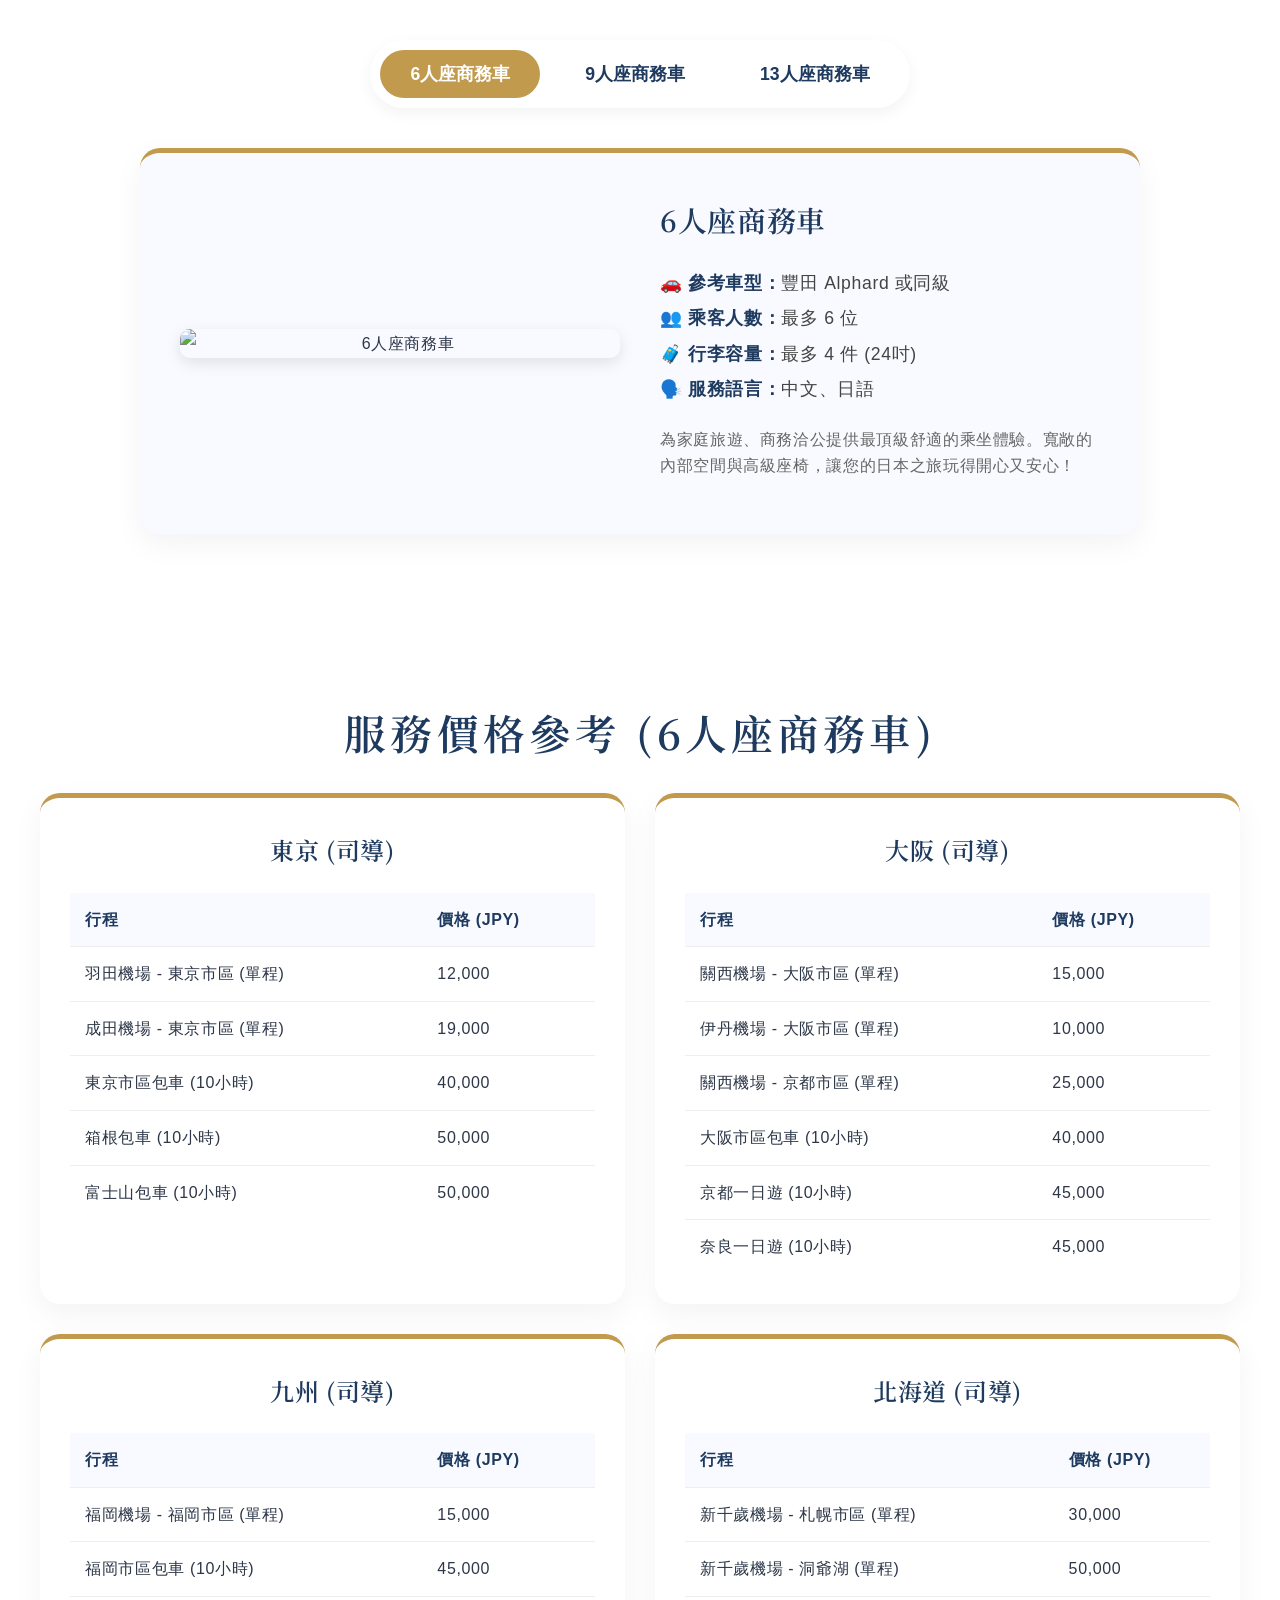
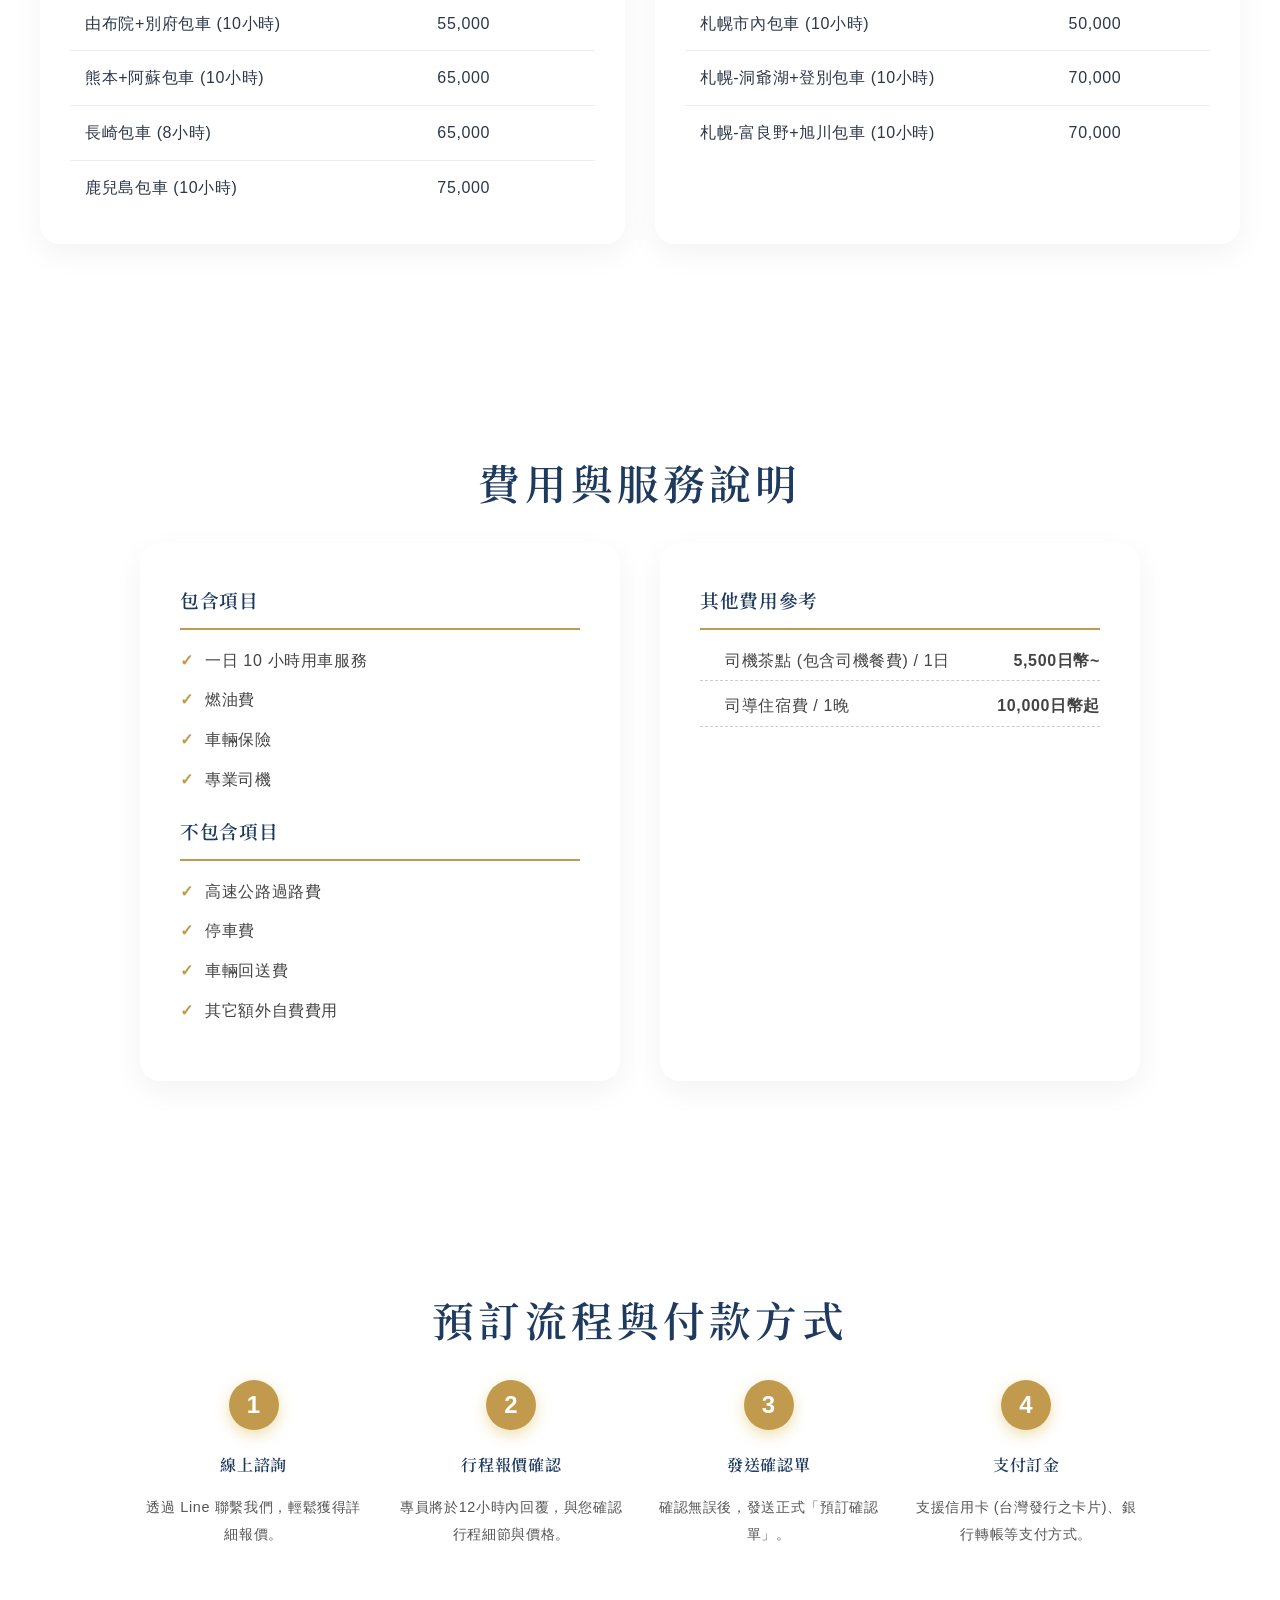
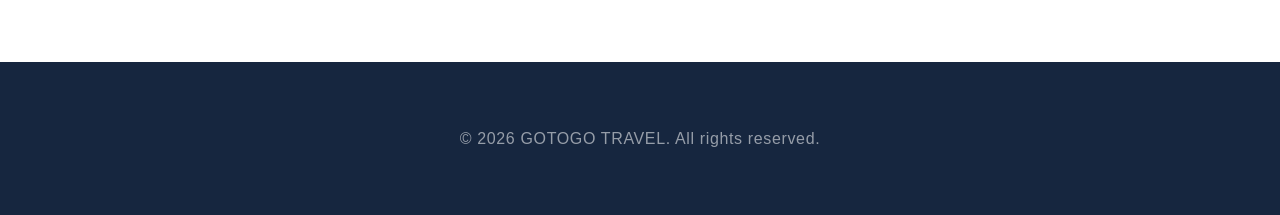
==== japan-charter.html @ d67f4d34 "Update driver fees in charter page" ====
<!DOCTYPE html>
<html lang="zh-Hant">

<head>
    <meta charset="UTF-8">
    <meta name="viewport" content="width=device-width, initial-scale=1.0">
    <title>日本接送 / 包車服務 - Gotogo Travel</title>
    <link href="https://fonts.googleapis.com/css2?family=Noto+Serif+TC:wght@400;700&display=swap" rel="stylesheet">
    <link rel="stylesheet" href="styles.css">
</head>

<body>




    <!-- Vehicle Selection Tabs -->
    <div class="vehicle-tabs-container" style="text-align: center; margin: 40px auto 20px;">
        <div class="vehicle-tabs" style="display: inline-flex; flex-wrap: wrap; justify-content: center; gap: 15px; background: white; padding: 10px; border-radius: 50px; box-shadow: 0 5px 15px rgba(0,0,0,0.05);">
            <button class="tab-btn active" data-target="van-6" style="padding: 12px 30px; font-size: 1.1rem; border: none; background: var(--gold); border-radius: 40px; cursor: pointer; transition: all 0.3s; color: white; font-weight: bold;">6人座商務車</button>
            <button class="tab-btn" data-target="van-9" style="padding: 12px 30px; font-size: 1.1rem; border: none; background: transparent; border-radius: 40px; cursor: pointer; transition: all 0.3s; color: var(--navy); font-weight: bold;">9人座商務車</button>
            <button class="tab-btn" data-target="van-13" style="padding: 12px 30px; font-size: 1.1rem; border: none; background: transparent; border-radius: 40px; cursor: pointer; transition: all 0.3s; color: var(--navy); font-weight: bold;">13人座商務車</button>
        </div>
    </div>

    <script>
    document.addEventListener("DOMContentLoaded", function() {
        const tabs = document.querySelectorAll(".tab-btn");
        const contents = document.querySelectorAll(".vehicle-content");
        tabs.forEach(tab => {
            tab.addEventListener("click", () => {
                tabs.forEach(t => { t.classList.remove("active"); t.style.background = "transparent"; t.style.color = "var(--navy)"; });
                tab.classList.add("active");
                tab.style.background = "var(--gold)";
                tab.style.color = "white";
                contents.forEach(c => c.style.display = "none");
                document.getElementById(tab.getAttribute("data-target")).style.display = "block";
            });
        });
    });
    </script>

    <!-- VAN 6 -->
    <div id="van-6" class="vehicle-content" style="display: block;">
        <section class="charter-vehicle section" style="background-color: #fff; padding: 20px 20px 60px;">
            <div class="vehicle-grid" style="display: flex; flex-wrap: wrap; max-width: 1000px; margin: 0 auto; gap: 40px; align-items: center; background: #f8faff; padding: 40px; border-radius: 20px; box-shadow: 0 10px 30px rgba(0,0,0,0.05); border-top: 5px solid var(--gold);">
                <div class="vehicle-image" style="flex: 1; min-width: 300px; text-align: center;">
                    <img src="https://qqtour.com/wp-content/uploads/2025/03/7.jpg" alt="6人座商務車" style="width: 100%; border-radius: 10px; box-shadow: 0 5px 15px rgba(0,0,0,0.1);">
                </div>
                <div class="vehicle-details" style="flex: 1; min-width: 300px;">
                    <h3 style="color: var(--navy); font-size: 1.8rem; margin-bottom: 20px;">6人座商務車</h3>
                    <ul style="list-style: none; padding: 0; font-size: 1.1rem; color: #444; line-height: 2;">
                        <li><strong style="color: var(--navy);">🚗 參考車型：</strong>豐田 Alphard 或同級</li>
                        <li><strong style="color: var(--navy);">👥 乘客人數：</strong>最多 6 位</li>
                        <li><strong style="color: var(--navy);">🧳 行李容量：</strong>最多 4 件 (24吋)</li>
                        <li><strong style="color: var(--navy);">🗣️ 服務語言：</strong>中文、日語</li>
                    </ul>
                    <p style="margin-top: 20px; color: #666; line-height: 1.6;">為家庭旅遊、商務洽公提供最頂級舒適的乘坐體驗。寬敞的內部空間與高級座椅，讓您的日本之旅玩得開心又安心！</p>
                </div>
            </div>
        </section>
        <section class="charter-pricing section">
            <h2 class="section-title">服務價格參考 (6人座商務車)</h2>
            <div class="pricing-grid">
                <div class="pricing-card">
                    <h3>東京 (司導)</h3>
                    <table class="pricing-table">
                        <tr><th>行程</th><th>價格 (JPY)</th></tr>
                        <tr><td>羽田機場 - 東京市區 (單程)</td><td>12,000</td></tr>
                        <tr><td>成田機場 - 東京市區 (單程)</td><td>19,000</td></tr>
                        <tr><td>東京市區包車 (10小時)</td><td>40,000</td></tr>
                        <tr><td>箱根包車 (10小時)</td><td>50,000</td></tr>
                        <tr><td>富士山包車 (10小時)</td><td>50,000</td></tr>
                    </table>
                </div>
                <div class="pricing-card">
                    <h3>大阪 (司導)</h3>
                    <table class="pricing-table">
                        <tr><th>行程</th><th>價格 (JPY)</th></tr>
                        <tr><td>關西機場 - 大阪市區 (單程)</td><td>15,000</td></tr>
                        <tr><td>伊丹機場 - 大阪市區 (單程)</td><td>10,000</td></tr>
                        <tr><td>關西機場 - 京都市區 (單程)</td><td>25,000</td></tr>
                        <tr><td>大阪市區包車 (10小時)</td><td>40,000</td></tr>
                        <tr><td>京都一日遊 (10小時)</td><td>45,000</td></tr>
                        <tr><td>奈良一日遊 (10小時)</td><td>45,000</td></tr>
                    </table>
                </div>
                <div class="pricing-card">
                    <h3>九州 (司導)</h3>
                    <table class="pricing-table">
                        <tr><th>行程</th><th>價格 (JPY)</th></tr>
                        <tr><td>福岡機場 - 福岡市區 (單程)</td><td>15,000</td></tr>
                        <tr><td>福岡市區包車 (10小時)</td><td>45,000</td></tr>
                        <tr><td>由布院+別府包車 (10小時)</td><td>55,000</td></tr>
                        <tr><td>熊本+阿蘇包車 (10小時)</td><td>65,000</td></tr>
                        <tr><td>長崎包車 (8小時)</td><td>65,000</td></tr>
                        <tr><td>鹿兒島包車 (10小時)</td><td>75,000</td></tr>
                    </table>
                </div>
                <div class="pricing-card">
                    <h3>北海道 (司導)</h3>
                    <table class="pricing-table">
                        <tr><th>行程</th><th>價格 (JPY)</th></tr>
                        <tr><td>新千歲機場 - 札幌市區 (單程)</td><td>30,000</td></tr>
                        <tr><td>新千歲機場 - 洞爺湖 (單程)</td><td>50,000</td></tr>
                        <tr><td>札幌市內包車 (10小時)</td><td>50,000</td></tr>
                        <tr><td>札幌-洞爺湖+登別包車 (10小時)</td><td>70,000</td></tr>
                        <tr><td>札幌-富良野+旭川包車 (10小時)</td><td>70,000</td></tr>
                    </table>
                </div>
            </div>
        </section>
    </div>

    <!-- VAN 9 -->
    <div id="van-9" class="vehicle-content" style="display: none;">
        <section class="charter-vehicle section" style="background-color: #fff; padding: 20px 20px 60px;">
            <div class="vehicle-grid" style="display: flex; flex-wrap: wrap; max-width: 1000px; margin: 0 auto; gap: 40px; align-items: center; background: #f8faff; padding: 40px; border-radius: 20px; box-shadow: 0 10px 30px rgba(0,0,0,0.05); border-top: 5px solid var(--gold);">
                <div class="vehicle-image" style="flex: 1; min-width: 300px; text-align: center;">
                    <img src="https://qqtour.com/wp-content/uploads/2025/03/10.jpg" alt="9人座商務車" style="width: 100%; border-radius: 10px; box-shadow: 0 5px 15px rgba(0,0,0,0.1);">
                </div>
                <div class="vehicle-details" style="flex: 1; min-width: 300px;">
                    <h3 style="color: var(--navy); font-size: 1.8rem; margin-bottom: 20px;">9人座商務車</h3>
                    <ul style="list-style: none; padding: 0; font-size: 1.1rem; color: #444; line-height: 2;">
                        <li><strong style="color: var(--navy);">🚗 參考車型：</strong>豐田 海獅 (Hiace) 或同級</li>
                        <li><strong style="color: var(--navy);">👥 乘客人數：</strong>最多 9 位</li>
                        <li><strong style="color: var(--navy);">🧳 行李容量：</strong>最多 9 件 (24吋)</li>
                        <li><strong style="color: var(--navy);">🗣️ 服務語言：</strong>中文、日語</li>
                    </ul>
                    <p style="margin-top: 20px; color: #666; line-height: 1.6;">寬敞舒適的九人座空間，適合家族旅遊或是三五好友一同出遊，讓每一位乘客都能享有充裕的個人空間。</p>
                </div>
            </div>
        </section>
        <section class="charter-pricing section">
            <h2 class="section-title">服務價格參考 (9人座商務車)</h2>
            <div class="pricing-grid">
                <div class="pricing-card">
                    <h3>東京 (司導)</h3>
                    <table class="pricing-table">
                        <tr><th>行程</th><th>價格 (JPY)</th></tr>
                        <tr><td>羽田機場 - 東京市區 (單程)</td><td>12,000</td></tr>
                        <tr><td>成田機場 - 東京市區 (單程)</td><td>19,000</td></tr>
                        <tr><td>東京市區包車 (10小時)</td><td>40,000</td></tr>
                        <tr><td>箱根包車 (10小時)</td><td>50,000</td></tr>
                        <tr><td>富士山包車 (10小時)</td><td>50,000</td></tr>
                    </table>
                </div>
                <div class="pricing-card">
                    <h3>大阪 (司導)</h3>
                    <table class="pricing-table">
                        <tr><th>行程</th><th>價格 (JPY)</th></tr>
                        <tr><td>關西機場 - 大阪市區 (單程)</td><td>15,000</td></tr>
                        <tr><td>伊丹機場 - 大阪市區 (單程)</td><td>10,000</td></tr>
                        <tr><td>關西機場 - 京都市區 (單程)</td><td>25,000</td></tr>
                        <tr><td>大阪市區包車 (10小時)</td><td>40,000</td></tr>
                        <tr><td>京都一日遊 (10小時)</td><td>45,000</td></tr>
                        <tr><td>奈良一日遊 (10小時)</td><td>45,000</td></tr>
                    </table>
                </div>
                <div class="pricing-card">
                    <h3>九州 (司導)</h3>
                    <table class="pricing-table">
                        <tr><th>行程</th><th>價格 (JPY)</th></tr>
                        <tr><td>福岡機場 - 福岡市區 (單程)</td><td>15,000</td></tr>
                        <tr><td>福岡市區包車 (10小時)</td><td>45,000</td></tr>
                        <tr><td>由布院+別府包車 (10小時)</td><td>55,000</td></tr>
                        <tr><td>熊本+阿蘇包車 (10小時)</td><td>65,000</td></tr>
                        <tr><td>長崎包車 (8小時)</td><td>65,000</td></tr>
                        <tr><td>鹿兒島包車 (10小時)</td><td>75,000</td></tr>
                    </table>
                </div>
                <div class="pricing-card">
                    <h3>北海道 (司導)</h3>
                    <table class="pricing-table">
                        <tr><th>行程</th><th>價格 (JPY)</th></tr>
                        <tr><td>新千歲機場 - 札幌市區 (單程)</td><td>30,000</td></tr>
                        <tr><td>新千歲機場 - 洞爺湖 (單程)</td><td>50,000</td></tr>
                        <tr><td>札幌市內包車 (10小時)</td><td>50,000</td></tr>
                        <tr><td>札幌-洞爺湖+登別包車 (10小時)</td><td>70,000</td></tr>
                        <tr><td>札幌-富良野+旭川包車 (10小時)</td><td>70,000</td></tr>
                    </table>
                </div>
            </div>
        </section>
    </div>

    <!-- VAN 13 -->
    <div id="van-13" class="vehicle-content" style="display: none;">
        <section class="charter-vehicle section" style="background-color: #fff; padding: 20px 20px 60px;">
            <div class="vehicle-grid" style="display: flex; flex-wrap: wrap; max-width: 1000px; margin: 0 auto; gap: 40px; align-items: center; background: #f8faff; padding: 40px; border-radius: 20px; box-shadow: 0 10px 30px rgba(0,0,0,0.05); border-top: 5px solid var(--gold);">
                <div class="vehicle-image" style="flex: 1; min-width: 300px; text-align: center;">
                    <img src="https://qqtour.com/wp-content/uploads/2025/03/14.jpg" alt="13人座商務車" style="width: 100%; border-radius: 10px; box-shadow: 0 5px 15px rgba(0,0,0,0.1);">
                </div>
                <div class="vehicle-details" style="flex: 1; min-width: 300px;">
                    <h3 style="color: var(--navy); font-size: 1.8rem; margin-bottom: 20px;">13人座商務車</h3>
                    <ul style="list-style: none; padding: 0; font-size: 1.1rem; color: #444; line-height: 2;">
                        <li><strong style="color: var(--navy);">🚗 參考車型：</strong>豐田 海獅 (Hiace) 或同級</li>
                        <li><strong style="color: var(--navy);">👥 乘客人數：</strong>最多 13 位</li>
                        <li><strong style="color: var(--navy);">🧳 行李容量：</strong>最多 6 件 (24吋)</li>
                        <li><strong style="color: var(--navy);">🗣️ 服務語言：</strong>中文、日語</li>
                    </ul>
                    <p style="margin-top: 20px; color: #666; line-height: 1.6;">專為中型團體設計，舒適的座椅配置加上充足的置物空間，無論是員工旅遊或是親友相聚，都能提供最優質的接送服務。</p>
                </div>
            </div>
        </section>
        <section class="charter-pricing section">
            <h2 class="section-title">服務價格參考 (13人座商務車)</h2>
            <div class="pricing-grid">
                <div class="pricing-card">
                    <h3>東京 (司導)</h3>
                    <table class="pricing-table">
                        <tr><th>行程</th><th>價格 (JPY)</th></tr>
                        <tr><td>羽田機場 - 東京市區 (單程)</td><td>15,000</td></tr>
                        <tr><td>成田機場 - 東京市區 (單程)</td><td>22,000</td></tr>
                        <tr><td>東京市區包車 (10小時)</td><td>45,000</td></tr>
                        <tr><td>箱根包車 (10小時)</td><td>55,000</td></tr>
                        <tr><td>富士山包車 (10小時)</td><td>55,000</td></tr>
                    </table>
                </div>
                <div class="pricing-card">
                    <h3>大阪 (司導)</h3>
                    <table class="pricing-table">
                        <tr><th>行程</th><th>價格 (JPY)</th></tr>
                        <tr><td>關西機場 - 大阪市區 (單程)</td><td>20,000</td></tr>
                        <tr><td>伊丹機場 - 大阪市區 (單程)</td><td>15,000</td></tr>
                        <tr><td>關西機場 - 京都市區 (單程)</td><td>30,000</td></tr>
                        <tr><td>大阪市區包車 (10小時)</td><td>45,000</td></tr>
                        <tr><td>京都一日遊 (10小時)</td><td>50,000</td></tr>
                        <tr><td>奈良一日遊 (10小時)</td><td>50,000</td></tr>
                    </table>
                </div>
                <div class="pricing-card">
                    <h3>九州 (司導)</h3>
                    <table class="pricing-table">
                        <tr><th>行程</th><th>價格 (JPY)</th></tr>
                        <tr><td>福岡機場 - 福岡市區 (單程)</td><td>15,000</td></tr>
                        <tr><td>福岡市區包車 (10小時)</td><td>45,000</td></tr>
                        <tr><td>由布院+別府包車 (10小時)</td><td>55,000</td></tr>
                        <tr><td>熊本+阿蘇包車 (10小時)</td><td>65,000</td></tr>
                        <tr><td>長崎包車 (8小時)</td><td>65,000</td></tr>
                        <tr><td>鹿兒島包車 (10小時)</td><td>75,000</td></tr>
                    </table>
                </div>
                <div class="pricing-card">
                    <h3>北海道 (司導)</h3>
                    <table class="pricing-table">
                        <tr><th>行程</th><th>價格 (JPY)</th></tr>
                        <tr><td>新千歲機場 - 札幌市區 (單程)</td><td>40,000</td></tr>
                        <tr><td>新千歲機場 - 洞爺湖 (單程)</td><td>55,000</td></tr>
                        <tr><td>札幌市內包車 (10小時)</td><td>55,000</td></tr>
                        <tr><td>札幌-洞爺湖+登別包車 (10小時)</td><td>70,000</td></tr>
                        <tr><td>札幌-富良野+旭川包車 (10小時)</td><td>70,000</td></tr>
                    </table>
                </div>
            </div>
        </section>
    </div>

    <!-- Fee Details Section -->
    <section class="charter-details section">
        <h2 class="section-title">費用與服務說明</h2>
        <div class="details-grid">
            <div class="details-card">
                <h3>包含項目</h3>
                <ul>
                    <li>一日 10 小時用車服務</li>
                    <li>燃油費</li>
                    <li>車輛保險</li>
                    <li>專業司機</li>
                </ul>
                <h3 style="margin-top:20px;">不包含項目</h3>
                <ul>
                    <li>高速公路過路費</li>
                    <li>停車費</li>
                    <li>車輛回送費</li>
                    <li>其它額外自費費用</li>
                </ul>
            </div>
            
            <div class="details-card">
                <h3>其他費用參考</h3>
                <ul class="extra-fees">

                    <li>
                        <span>司機茶點 (包含司機餐費) / 1日</span>
                        <strong>5,500日幣~</strong>
                    </li>
                    <li>
                        <span>司導住宿費 / 1晚</span>
                        <strong>10,000日幣起</strong>
                    </li>
                </ul>

            </div>
        </div>
    </section>



    <!-- Booking Process -->
    <section class="charter-process section">
        <h2 class="section-title">預訂流程與付款方式</h2>
        <div class="process-wrapper">
            <div class="process-step">
                <div class="step-num">1</div>
                <h4>線上諮詢</h4>
                <p>透過 Line 聯繫我們，輕鬆獲得詳細報價。</p>
            </div>
            <div class="process-step">
                <div class="step-num">2</div>
                <h4>行程報價確認</h4>
                <p>專員將於12小時內回覆，與您確認行程細節與價格。</p>
            </div>
            <div class="process-step">
                <div class="step-num">3</div>
                <h4>發送確認單</h4>
                <p>確認無誤後，發送正式「預訂確認單」。</p>
            </div>
            <div class="process-step">
                <div class="step-num">4</div>
                <h4>支付訂金</h4>
                <p>支援信用卡 (台灣發行之卡片)、銀行轉帳等支付方式。</p>
            </div>
        </div>
    </section>



    <!-- Footer -->
    <footer>
        <p>&copy; 2026 GOTOGO TRAVEL. All rights reserved.</p>
    </footer>

    <script src="script.js"></script>
</body>

</html>
---- styles.css ----
/* =========================================================
   建成旅行社 GOTOGO TRAVEL — 樣式表
   版型設計參考自 goworld.com.tw（深藏青 + 香檳金）
   ========================================================= */

:root {
    --navy: #1e3a5f;
    /* 主深藏青 */
    --navy-deep: #16263f;
    /* 頁尾更深 */
    --gold: #c19a4e;
    /* 香檳金 */
    --gold-bright: #d4ad57;
    --cream-1: #faf8f3;
    /* 米色漸層淺 */
    --cream-2: #f1ece1;
    /* 米色漸層深 */
    --text: #2d3748;
    --text-soft: #6b7280;
    --border: #e8e6e0;
    --serif: 'Noto Serif TC', 'Songti TC', serif;
    --sans: 'Noto Sans TC', 'Microsoft JhengHei', 'PingFang TC', sans-serif;
}

* {
    box-sizing: border-box;
}

html {
    scroll-behavior: smooth;
}

body {
    font-family: var(--sans);
    margin: 0;
    padding: 0;
    background-color: #ffffff;
    color: var(--text);
    line-height: 1.85;
    letter-spacing: 0.04em;
}

h1,
h2,
h3,
h4 {
    font-family: var(--serif);
    color: var(--navy);
    font-weight: 600;
    margin: 0;
}

img {
    max-width: 100%;
    display: block;
}

a {
    color: inherit;
    text-decoration: none;
}

.container {
    max-width: 1200px;
    margin: 0 auto;
    padding: 0 24px;
}

/* ---------- 導覽列 ---------- */
header {
    background-color: rgba(255, 255, 255, 0.92);
    backdrop-filter: blur(8px);
    padding: 14px 40px;
    display: flex;
    justify-content: space-between;
    align-items: center;
    box-shadow: 0 1px 12px rgba(30, 58, 95, 0.06);
    position: sticky;
    top: 0;
    z-index: 1000;
}

.logo-wrapper {
    display: flex;
    align-items: center;
    gap: 14px;
}

.logo-img {
    width: auto;
    height: 50px;
    object-fit: contain;
}

.logo-text {
    font-family: var(--serif);
    font-size: 1.45rem;
    font-weight: 700;
    color: var(--navy);
    letter-spacing: 0.12em;
    line-height: 1.25;
}

.logo-text span {
    display: block;
    font-family: var(--sans);
    font-size: 0.7rem;
    color: var(--gold);
    letter-spacing: 0.15em;
    font-weight: 500;
}

nav {
    display: flex;
    align-items: center;
}

nav a {
    color: var(--navy);
    margin-left: 38px;
    font-size: 1rem;
    font-weight: 500;
    transition: color 0.25s;
    position: relative;
}

nav a:hover {
    color: var(--gold);
}

.nav-toggle {
    display: none;
    background: none;
    border: none;
    cursor: pointer;
    font-size: 1.6rem;
    color: var(--navy);
    line-height: 1;
}

/* ---------- Hero ---------- */
.hero {
    position: relative;
    background: linear-gradient(160deg, var(--cream-1) 0%, var(--cream-2) 100%);
    text-align: center;
    padding: 110px 20px 130px;
    overflow: hidden;
}

/* 同心圓裝飾 */
.hero-rings {
    position: absolute;
    top: 50%;
    left: 50%;
    transform: translate(-50%, -50%);
    pointer-events: none;
}

.hero-rings span {
    position: absolute;
    top: 50%;
    left: 50%;
    transform: translate(-50%, -50%);
    border: 1px solid rgba(30, 58, 95, 0.08);
    border-radius: 50%;
}

.hero-rings span:nth-child(1) {
    width: 420px;
    height: 420px;
}

.hero-rings span:nth-child(2) {
    width: 640px;
    height: 640px;
}

.hero-rings span:nth-child(3) {
    width: 860px;
    height: 860px;
}

.hero-inner {
    position: relative;
    z-index: 1;
}

.hero-badge {
    display: inline-flex;
    align-items: center;
    gap: 8px;
    background: #ffffff;
    border: 1px solid var(--border);
    color: var(--navy);
    font-size: 0.9rem;
    padding: 9px 20px;
    border-radius: 999px;
    box-shadow: 0 4px 14px rgba(30, 58, 95, 0.06);
    margin-bottom: 36px;
}

.hero-badge::before {
    content: '';
    width: 8px;
    height: 8px;
    border-radius: 50%;
    background: #3fae6a;
}

.bear-icon {
    width: 48px;
    height: 48px;
    object-fit: cover;
    border-radius: 50%;
    background: #ffffff;
    padding: 3px;
    flex-shrink: 0;
    box-shadow: 0 4px 12px rgba(0, 0, 0, 0.2);
}

.hero h1 {
    font-size: 3.4rem;
    letter-spacing: 0.14em;
    margin-bottom: 30px;
    line-height: 1.3;
}

.hero h1 .accent {
    color: var(--gold);
}

.hero p {
    font-size: 1.15rem;
    color: var(--text-soft);
    margin: 6px auto;
    max-width: 760px;
    font-weight: 400;
}

.hero-actions {
    display: flex;
    justify-content: center;
    gap: 20px;
    margin-top: 40px;
    flex-wrap: wrap;
}

.btn-pill,
.btn-pill-outline {
    display: inline-flex;
    align-items: center;
    justify-content: center;
    gap: 12px;
    font-size: 1.05rem;
    font-weight: 500;
    padding: 16px 38px;
    border-radius: 999px;
    transition: transform 0.25s, box-shadow 0.25s, background-color 0.25s, color 0.25s;
    text-decoration: none;
}

.btn-pill {
    background: var(--navy);
    color: #fff;
    box-shadow: 0 8px 22px rgba(30, 58, 95, 0.28);
}

.btn-pill-outline {
    background: transparent;
    color: var(--navy);
    border: 2px solid var(--navy);
}

.btn-pill:hover {
    transform: translateY(-3px);
    box-shadow: 0 12px 28px rgba(30, 58, 95, 0.35);
}

.btn-pill-outline:hover {
    transform: translateY(-3px);
    background: var(--navy);
    color: #fff;
    box-shadow: 0 12px 28px rgba(30, 58, 95, 0.2);
}

.btn-pill .arrow,
.btn-pill-outline .arrow {
    transition: transform 0.25s;
}

.btn-pill:hover .arrow,
.btn-pill-outline:hover .arrow {
    transform: translateX(5px);
}

/* ---------- 區塊共用 ---------- */
.section {
    padding: 100px 0;
}

.section-label {
    text-align: center;
    color: var(--gold);
    font-size: 0.95rem;
    font-weight: 600;
    letter-spacing: 0.35em;
    margin-bottom: 16px;
}

.section-title {
    text-align: center;
    font-size: 2.6rem;
    letter-spacing: 0.1em;
    margin-bottom: 22px;
}

.section-subtitle {
    text-align: center;
    color: var(--text-soft);
    font-size: 1.1rem;
    margin-bottom: 64px;
}

/* ---------- 服務卡片 ---------- */
.services {
    background: linear-gradient(180deg, #ffffff, #faf9f6);
}

.services-grid {
    display: grid;
    grid-template-columns: repeat(4, 1fr);
    gap: 30px;
}

.service-card {
    background: #ffffff;
    border: 1px solid var(--border);
    border-radius: 18px;
    padding: 38px 34px;
    transition: transform 0.3s, box-shadow 0.3s, border-color 0.3s;
}

.service-card:hover {
    transform: translateY(-8px);
    box-shadow: 0 18px 40px rgba(30, 58, 95, 0.12);
    border-color: transparent;
}

.service-icon {
    width: 64px;
    height: 64px;
    border-radius: 16px;
    background: linear-gradient(135deg, #eef2f8, #e3ebf5);
    display: flex;
    align-items: center;
    justify-content: center;
    font-size: 1.9rem;
    margin-bottom: 26px;
}

.service-card h3 {
    font-size: 1.5rem;
    margin-bottom: 6px;
    letter-spacing: 0.06em;
}

.service-card .en-name {
    color: var(--gold);
    font-family: var(--sans);
    font-size: 0.95rem;
    letter-spacing: 0.08em;
    margin-bottom: 18px;
}

.service-card p {
    color: var(--text-soft);
    font-size: 0.98rem;
    margin-bottom: 24px;
}

.service-link {
    display: inline-flex;
    align-items: center;
    gap: 8px;
    color: var(--navy);
    font-weight: 600;
    transition: gap 0.25s, color 0.25s;
}

.service-link:hover {
    color: var(--gold);
    gap: 14px;
}

/* ---------- 關於我們 ---------- */
.about-grid {
    display: grid;
    grid-template-columns: 1fr 1fr;
    gap: 64px;
    align-items: center;
}

.about-visual {
    position: relative;
    border-radius: 20px;
    overflow: hidden;
    box-shadow: 0 20px 50px rgba(30, 58, 95, 0.15);
    background: var(--navy);
    min-height: 480px;
    display: flex;
    flex-direction: column;
    padding: 30px;
}

.bears-row-1 {
    display: flex;
    justify-content: space-between;
    height: 180px;
    width: 100%;
}

.bears-row-2 {
    display: flex;
    justify-content: center;
    height: 180px;
    width: 100%;
}

.bear-img {
    height: 100%;
    width: 48%;
    object-fit: contain;
    filter: drop-shadow(0 10px 20px rgba(0,0,0,0.1));
    transition: transform 0.4s;
}

.bear-img:hover {
    transform: scale(1.05);
}

.collage-overlay {
    font-family: var(--sans);
    font-size: 2.2rem;
    font-weight: 700;
    color: var(--gold);
    text-shadow: 0 2px 10px rgba(0, 0, 0, 0.3);
    text-align: center;
    letter-spacing: 0.12em;
    margin: 10px auto 0;
}

.about-badges {
    display: flex;
    gap: 12px;
    margin-bottom: 24px;
    flex-wrap: wrap;
}

.about-badge {
    background: rgba(193, 154, 78, 0.12);
    color: var(--gold);
    border: 1px solid rgba(193, 154, 78, 0.4);
    font-size: 0.85rem;
    font-weight: 600;
    padding: 6px 16px;
    border-radius: 999px;
}

.about-text h2 {
    font-size: 2.2rem;
    margin-bottom: 24px;
    letter-spacing: 0.08em;
}

.about-text p {
    color: var(--text-soft);
    margin-bottom: 18px;
}

.cert-box {
    background: #f8f7f3;
    border-left: 4px solid var(--gold);
    border-radius: 12px;
    padding: 26px 30px;
    margin-top: 30px;
}

.cert-box h4 {
    color: var(--navy);
    margin-bottom: 16px;
    font-family: var(--sans);
    font-size: 1.05rem;
}

.cert-list {
    list-style: none;
    padding: 0;
    margin: 0;
}

.cert-list li {
    display: flex;
    align-items: center;
    gap: 12px;
    color: var(--text-soft);
    margin-bottom: 12px;
    font-size: 0.96rem;
}

.cert-list li::before {
    content: '✓';
    color: var(--gold);
    font-weight: 700;
    flex-shrink: 0;
}

/* ---------- 聯絡我們 ---------- */
.contact {
    background: linear-gradient(160deg, var(--navy), #182f4d);
    color: #fff;
    padding: 100px 0;
}

.contact .section-title {
    color: #fff;
}

.contact .section-subtitle {
    color: rgba(255, 255, 255, 0.7);
}

.contact-grid {
    display: grid;
    grid-template-columns: repeat(auto-fit, minmax(250px, 1fr));
    gap: 26px;
}

.office-card {
    position: relative;
    background: rgba(255, 255, 255, 0.06);
    border: 1px solid rgba(255, 255, 255, 0.12);
    border-radius: 16px;
    padding: 32px 28px;
    transition: background 0.3s, transform 0.3s;
}

.office-card:hover {
    background: rgba(255, 255, 255, 0.1);
    transform: translateY(-5px);
}

.office-card h3 {
    color: #fff;
    font-size: 1.35rem;
    margin-bottom: 6px;
}

.office-card .sub-org {
    color: rgba(255, 255, 255, 0.55);
    font-size: 0.9rem;
    margin-bottom: 18px;
}

.office-card .info-row {
    display: flex;
    align-items: flex-start;
    gap: 12px;
    color: rgba(255, 255, 255, 0.82);
    font-size: 0.95rem;
    margin-bottom: 14px;
}

.office-card .info-row .ico {
    color: var(--gold-bright);
    flex-shrink: 0;
    margin-top: 3px;
}

.office-badge {
    position: absolute;
    top: -12px;
    right: 22px;
    background: var(--gold);
    color: #fff;
    font-size: 0.8rem;
    font-weight: 600;
    padding: 4px 14px;
    border-radius: 999px;
}

.contact-note {
    display: flex;
    align-items: center;
    justify-content: center;
    gap: 12px;
    margin-top: 44px;
    background: rgba(255, 255, 255, 0.05);
    border: 1px solid rgba(255, 255, 255, 0.12);
    border-radius: 999px;
    padding: 16px 30px;
    color: rgba(255, 255, 255, 0.8);
    font-size: 0.95rem;
    max-width: 640px;
    margin-left: auto;
    margin-right: auto;
}

/* ---------- 頁尾 ---------- */
footer {
    background: var(--navy-deep);
    color: rgba(255, 255, 255, 0.55);
    text-align: center;
    padding: 46px 20px;
}

.footer-links {
    display: flex;
    justify-content: center;
    flex-wrap: wrap;
    gap: 32px;
    margin-bottom: 26px;
}

.footer-links a {
    color: rgba(255, 255, 255, 0.8);
    font-size: 0.98rem;
    transition: color 0.25s;
}

.footer-links a:hover {
    color: var(--gold-bright);
}

footer .copyright {
    font-size: 0.85rem;
    letter-spacing: 0.05em;
}

/* ---------- 進場動畫 ---------- */
.reveal {
    opacity: 0;
    transform: translateY(32px);
    transition: opacity 0.7s ease, transform 0.7s ease;
}

.reveal.visible {
    opacity: 1;
    transform: none;
}

/* ---------- 響應式 ---------- */
@media (max-width: 960px) {
    .services-grid {
        grid-template-columns: repeat(2, 1fr);
    }

    .about-grid {
        grid-template-columns: 1fr;
        gap: 40px;
    }

    .about-visual {
        min-height: auto;
    }
    
    .bears-row-1, .bears-row-2 {
        height: 120px;
    }

    .collage-overlay {
        font-size: 1.5rem;
        padding: 8px 24px;
        margin: 10px auto 0;
    }
}

@media (max-width: 768px) {
    header {
        padding: 12px 20px;
    }

    .nav-toggle {
        display: block;
    }

    nav {
        display: none;
        position: absolute;
        top: 100%;
        left: 0;
        right: 0;
        background: #fff;
        flex-direction: column;
        align-items: flex-start;
        padding: 12px 24px 22px;
        box-shadow: 0 8px 16px rgba(30, 58, 95, 0.1);
    }

    nav.open {
        display: flex;
    }

    nav a {
        margin: 14px 0 0;
    }

    .hero {
        padding: 80px 20px 90px;
    }

    .hero h1 {
        font-size: 2.2rem;
    }

    .hero p {
        font-size: 1rem;
    }

    .hero-rings span:nth-child(3) {
        width: 560px;
        height: 560px;
    }

    .section {
        padding: 70px 0;
    }

    .section-title {
        font-size: 2rem;
    }
}

/* ---------- 模態框 (Modal) ---------- */
.modal {
    display: none;
    position: fixed;
    z-index: 1000;
    left: 0;
    top: 0;
    width: 100%;
    height: 100%;
    background-color: rgba(10, 25, 47, 0.85);
    backdrop-filter: blur(5px);
    align-items: center;
    justify-content: center;
    opacity: 0;
    transition: opacity 0.3s ease;
}

.modal.show {
    display: flex;
    opacity: 1;
}

.modal-content {
    background: #ffffff;
    padding: 40px;
    border-radius: 20px;
    width: 90%;
    max-width: 600px;
    position: relative;
    text-align: center;
    box-shadow: 0 24px 48px rgba(0, 0, 0, 0.2);
    transform: scale(0.95);
    transition: transform 0.3s ease;
}

.modal.show .modal-content {
    transform: scale(1);
}

.close-btn {
    position: absolute;
    top: 15px;
    right: 25px;
    font-size: 28px;
    font-weight: bold;
    color: #999;
    cursor: pointer;
    transition: color 0.2s;
}

.close-btn:hover {
    color: var(--navy);
}

.modal-title {
    color: var(--navy);
    font-size: 1.8rem;
    margin-bottom: 30px;
}

.modal-options {
    display: grid;
    grid-template-columns: 1fr 1fr;
    gap: 20px;
}

.modal-card {
    background: #f8faff;
    border: 2px solid #e1e8f2;
    padding: 24px 20px;
    border-radius: 16px;
    text-decoration: none;
    color: #333;
    transition: all 0.3s ease;
    display: flex;
    flex-direction: column;
    align-items: center;
}

.modal-card:hover {
    border-color: var(--gold);
    background: #fff;
    transform: translateY(-5px);
    box-shadow: 0 10px 20px rgba(30, 58, 95, 0.1);
}

.modal-img {
    width: 120px;
    height: 120px;
    object-fit: contain;
    margin-bottom: 15px;
    mix-blend-mode: multiply;
}

.modal-card h4 {
    color: var(--navy);
    font-size: 1.2rem;
    margin-bottom: 10px;
}

.modal-card p {
    font-size: 0.9rem;
    color: #666;
    line-height: 1.5;
}

@media (max-width: 600px) {
    .modal-options {
        grid-template-columns: 1fr;
    }
}

/* ==========================================================================
   Japan Charter Page Styles
   ========================================================================== */
.charter-hero {
    background: linear-gradient(135deg, var(--navy) 0%, #1e3a5f 100%);
    padding: 120px 20px 80px;
    text-align: center;
    color: white;
}

.hero-content h2 {
    font-size: 2.5rem;
    margin-bottom: 15px;
    color: var(--gold);
}

.hero-content p {
    font-size: 1.2rem;
    margin-bottom: 30px;
    opacity: 0.9;
}

.hero-charter-img {
    max-width: 300px;
    height: auto;
    border-radius: 20px;
    box-shadow: 0 15px 30px rgba(0,0,0,0.2);
    mix-blend-mode: multiply;
    background-color: transparent;
}

.charter-features {
    display: flex;
    justify-content: center;
    flex-wrap: wrap;
    gap: 30px;
    padding: 60px 20px;
    background-color: #f8faff;
}

.feature-box {
    text-align: center;
    background: white;
    padding: 20px 30px;
    border-radius: 15px;
    box-shadow: 0 5px 15px rgba(0,0,0,0.05);
    min-width: 200px;
    border: 1px solid #e1e8f2;
}

.feature-icon {
    font-size: 2.5rem;
    margin-bottom: 10px;
    display: block;
}

.feature-box h4 {
    color: var(--navy);
    margin: 0;
}

/* Pricing Grid */
.pricing-grid {
    display: grid;
    grid-template-columns: repeat(auto-fit, minmax(400px, 1fr));
    gap: 30px;
    max-width: 1200px;
    margin: 0 auto;
}

.pricing-card {
    background: white;
    border-radius: 20px;
    padding: 30px;
    box-shadow: 0 10px 30px rgba(0,0,0,0.05);
    border-top: 5px solid var(--gold);
}

.pricing-card h3 {
    color: var(--navy);
    font-size: 1.5rem;
    margin-bottom: 20px;
    text-align: center;
}

.pricing-table {
    width: 100%;
    border-collapse: collapse;
}

.pricing-table th, .pricing-table td {
    padding: 12px 15px;
    text-align: left;
    border-bottom: 1px solid #eee;
}

.pricing-table th {
    background-color: #f8faff;
    color: var(--navy);
    font-weight: 600;
}

.pricing-table tr:last-child td {
    border-bottom: none;
}

/* Details Section */
.details-grid {
    display: grid;
    grid-template-columns: repeat(auto-fit, minmax(350px, 1fr));
    gap: 40px;
    max-width: 1000px;
    margin: 0 auto;
}

.details-card {
    background: white;
    padding: 40px;
    border-radius: 20px;
    box-shadow: 0 10px 30px rgba(0,0,0,0.05);
}

.details-card h3 {
    color: var(--navy);
    margin-bottom: 15px;
    padding-bottom: 10px;
    border-bottom: 2px solid var(--gold);
}

.details-card ul {
    list-style-type: none;
    padding-left: 0;
}

.details-card ul li {
    position: relative;
    padding-left: 25px;
    margin-bottom: 10px;
    color: #444;
}

.details-card ul li::before {
    content: '✓';
    position: absolute;
    left: 0;
    color: var(--gold);
    font-weight: bold;
}

.extra-fees li {
    display: flex;
    justify-content: space-between;
    border-bottom: 1px dashed #ccc;
    padding-bottom: 5px;
}

.extra-fees li::before {
    display: none;
}

.extra-fees li padding-left {
    padding-left: 0;
}

.commitment-text {
    margin-top: 20px;
    background-color: #fcf8e3;
    padding: 15px;
    border-radius: 10px;
    color: #8a6d3b;
    font-weight: bold;
    font-size: 0.9rem;
}

/* Free Services */
.free-services-grid {
    display: grid;
    grid-template-columns: repeat(auto-fit, minmax(220px, 1fr));
    gap: 30px;
    max-width: 1000px;
    margin: 40px auto 0;
}

.free-service-box {
    text-align: center;
    background: white;
    padding: 30px 20px;
    border-radius: 20px;
    box-shadow: 0 10px 30px rgba(0,0,0,0.05);
    transition: transform 0.3s ease;
}

.free-service-box:hover {
    transform: translateY(-5px);
}

.free-service-box .icon {
    font-size: 3rem;
    margin-bottom: 15px;
    display: block;
}

.free-service-box h4 {
    color: var(--navy);
    margin-bottom: 10px;
}

.free-service-box p {
    font-size: 0.85rem;
    color: #666;
}

/* Process */
.process-wrapper {
    display: flex;
    flex-wrap: wrap;
    justify-content: center;
    gap: 30px;
    max-width: 1000px;
    margin: 0 auto;
}

.process-step {
    flex: 1;
    min-width: 200px;
    text-align: center;
    position: relative;
}

.step-num {
    width: 50px;
    height: 50px;
    background-color: var(--gold);
    color: white;
    font-size: 1.5rem;
    font-weight: bold;
    border-radius: 50%;
    display: flex;
    align-items: center;
    justify-content: center;
    margin: 0 auto 20px;
    box-shadow: 0 5px 15px rgba(212, 175, 55, 0.4);
}

.process-step h4 {
    color: var(--navy);
    margin-bottom: 10px;
}

.process-step p {
    font-size: 0.9rem;
    color: #555;
}

/* Policy */
.policy-content {
    max-width: 800px;
    margin: 0 auto;
    background: white;
    padding: 40px;
    border-radius: 20px;
    box-shadow: 0 10px 30px rgba(0,0,0,0.05);
}

.policy-content h3 {
    color: var(--navy);
    margin: 20px 0 15px;
}

.policy-content ul {
    list-style: none;
    padding-left: 0;
}

.policy-content li {
    margin-bottom: 15px;
    padding-left: 20px;
    position: relative;
    color: #444;
}

.policy-content li::before {
    content: '▪';
    position: absolute;
    left: 0;
    color: var(--gold);
}

.policy-content small {
    color: #888;
    display: block;
    margin-top: 5px;
}

@media (max-width: 768px) {
    .pricing-grid {
        grid-template-columns: 1fr;
    }
}
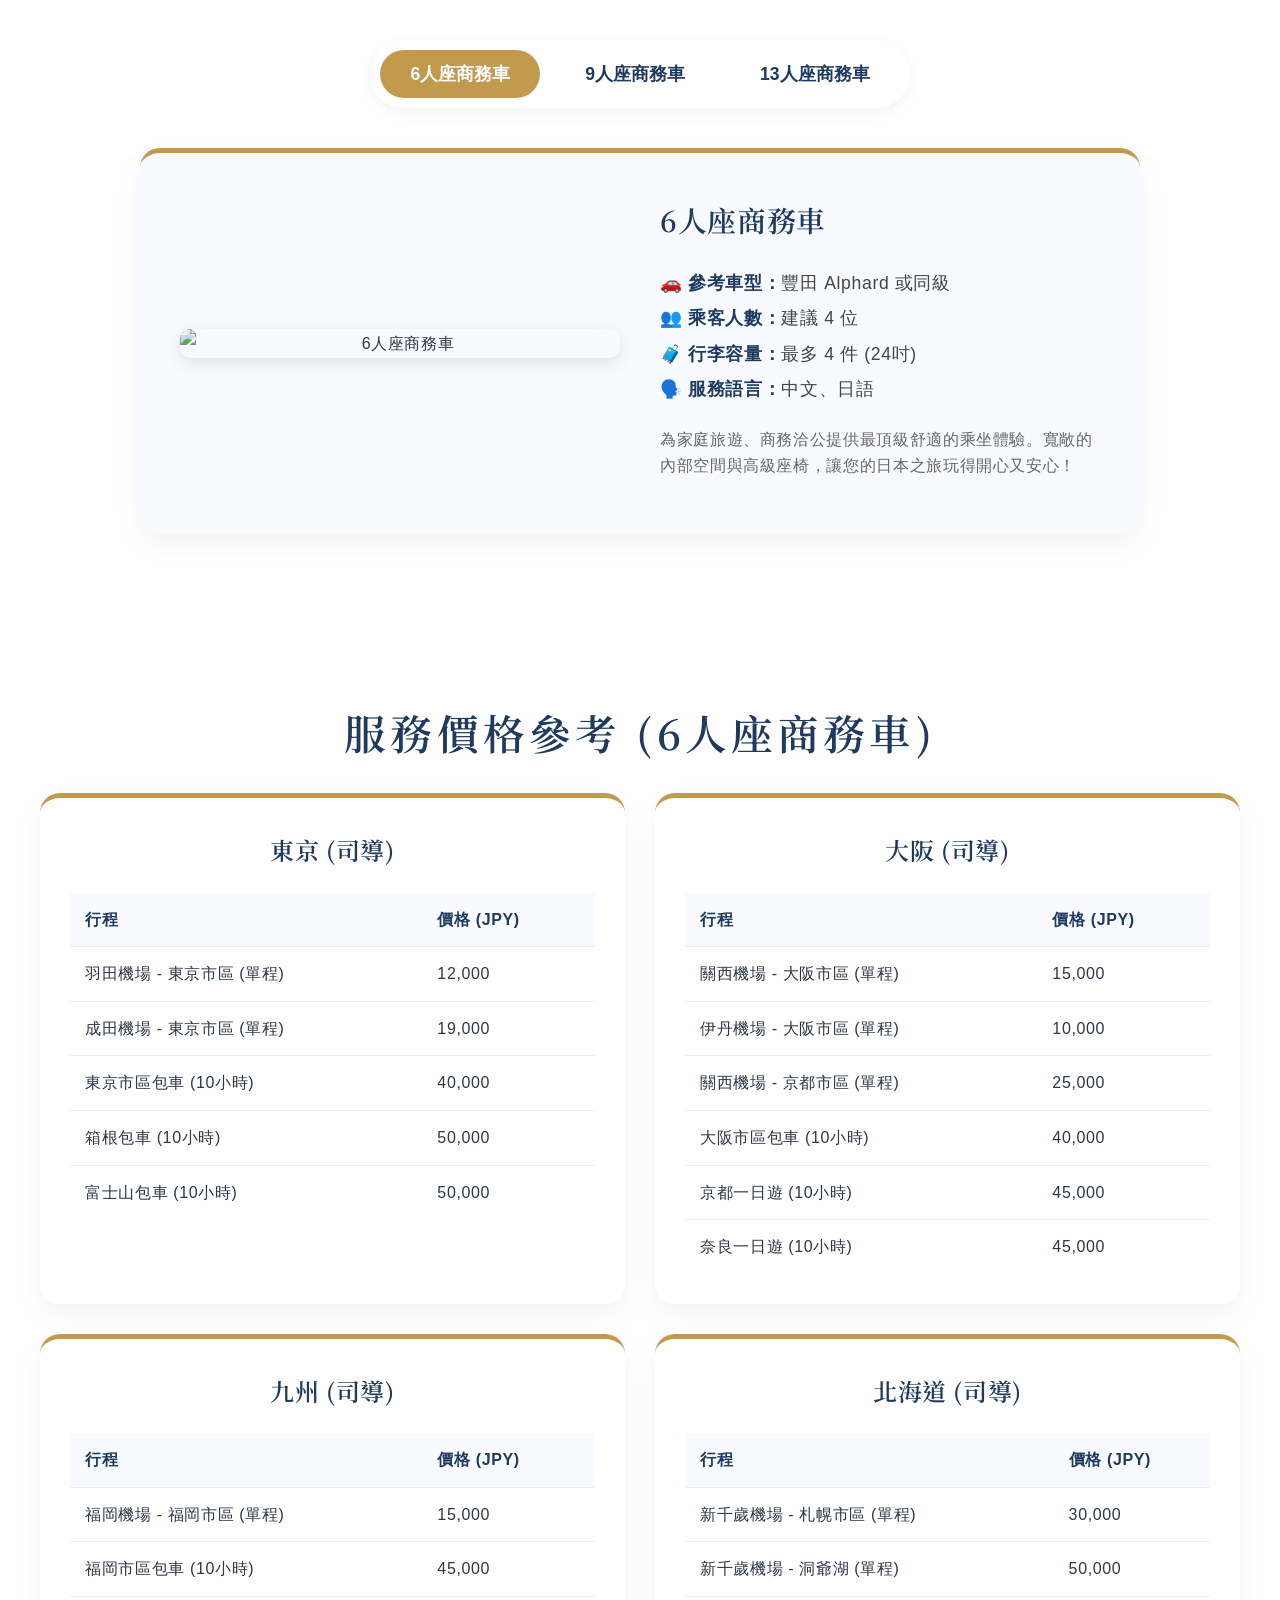
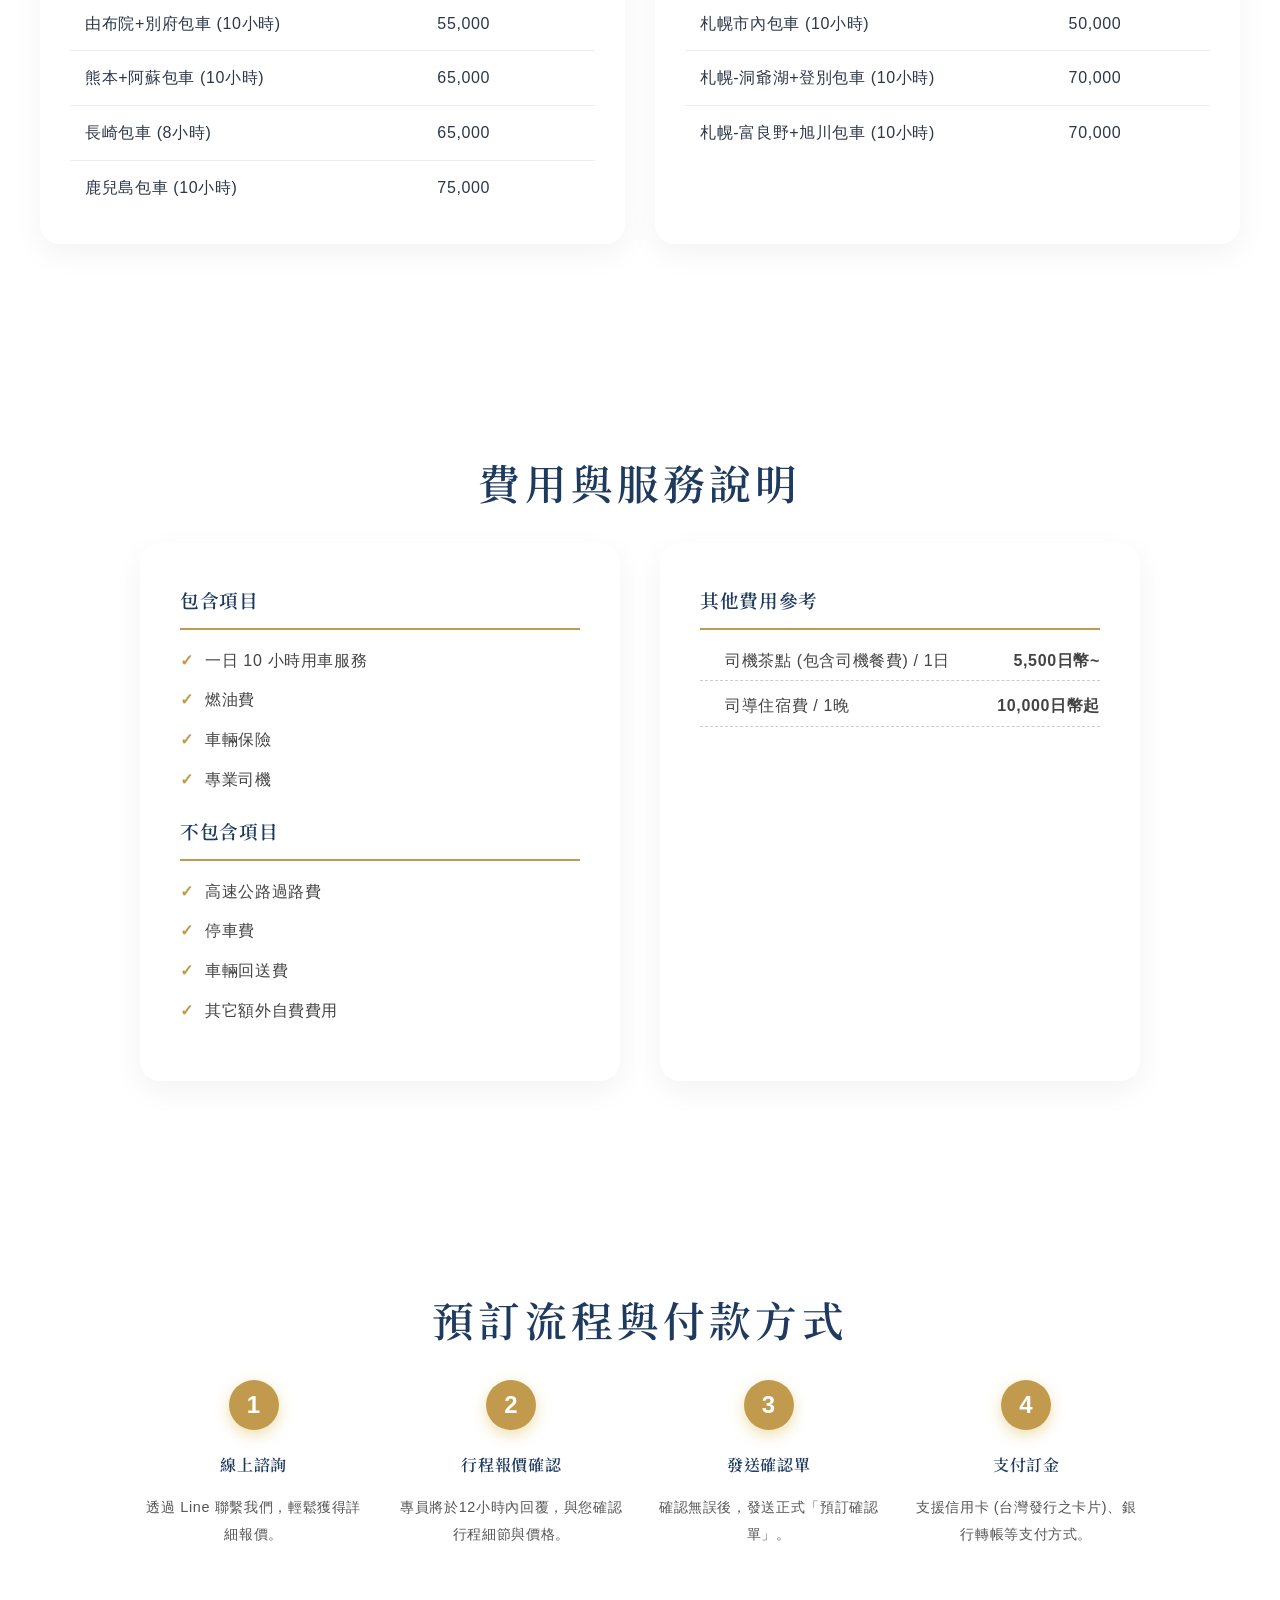
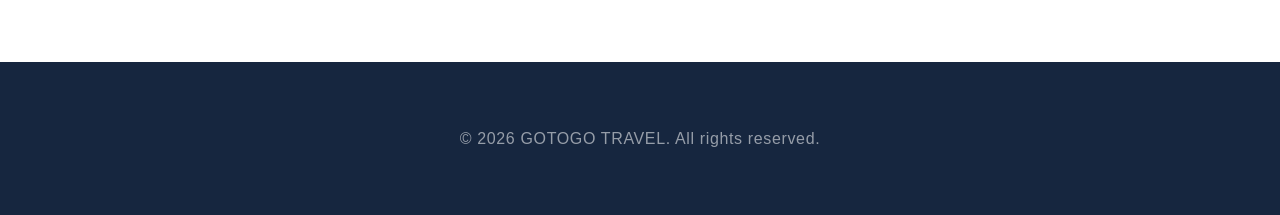
==== commit 932cfd38: "Update 6-seater recommended passenger count" ====
--- a/japan-charter.html
+++ b/japan-charter.html
@@ -51,7 +51,7 @@
                     <h3 style="color: var(--navy); font-size: 1.8rem; margin-bottom: 20px;">6人座商務車</h3>
                     <ul style="list-style: none; padding: 0; font-size: 1.1rem; color: #444; line-height: 2;">
                         <li><strong style="color: var(--navy);">🚗 參考車型：</strong>豐田 Alphard 或同級</li>
-                        <li><strong style="color: var(--navy);">👥 乘客人數：</strong>最多 6 位</li>
+                        <li><strong style="color: var(--navy);">👥 乘客人數：</strong>建議 4 位</li>
                         <li><strong style="color: var(--navy);">🧳 行李容量：</strong>最多 4 件 (24吋)</li>
                         <li><strong style="color: var(--navy);">🗣️ 服務語言：</strong>中文、日語</li>
                     </ul>
@@ -335,3 +335,6 @@
 </body>
 
 </html>
+
+
+
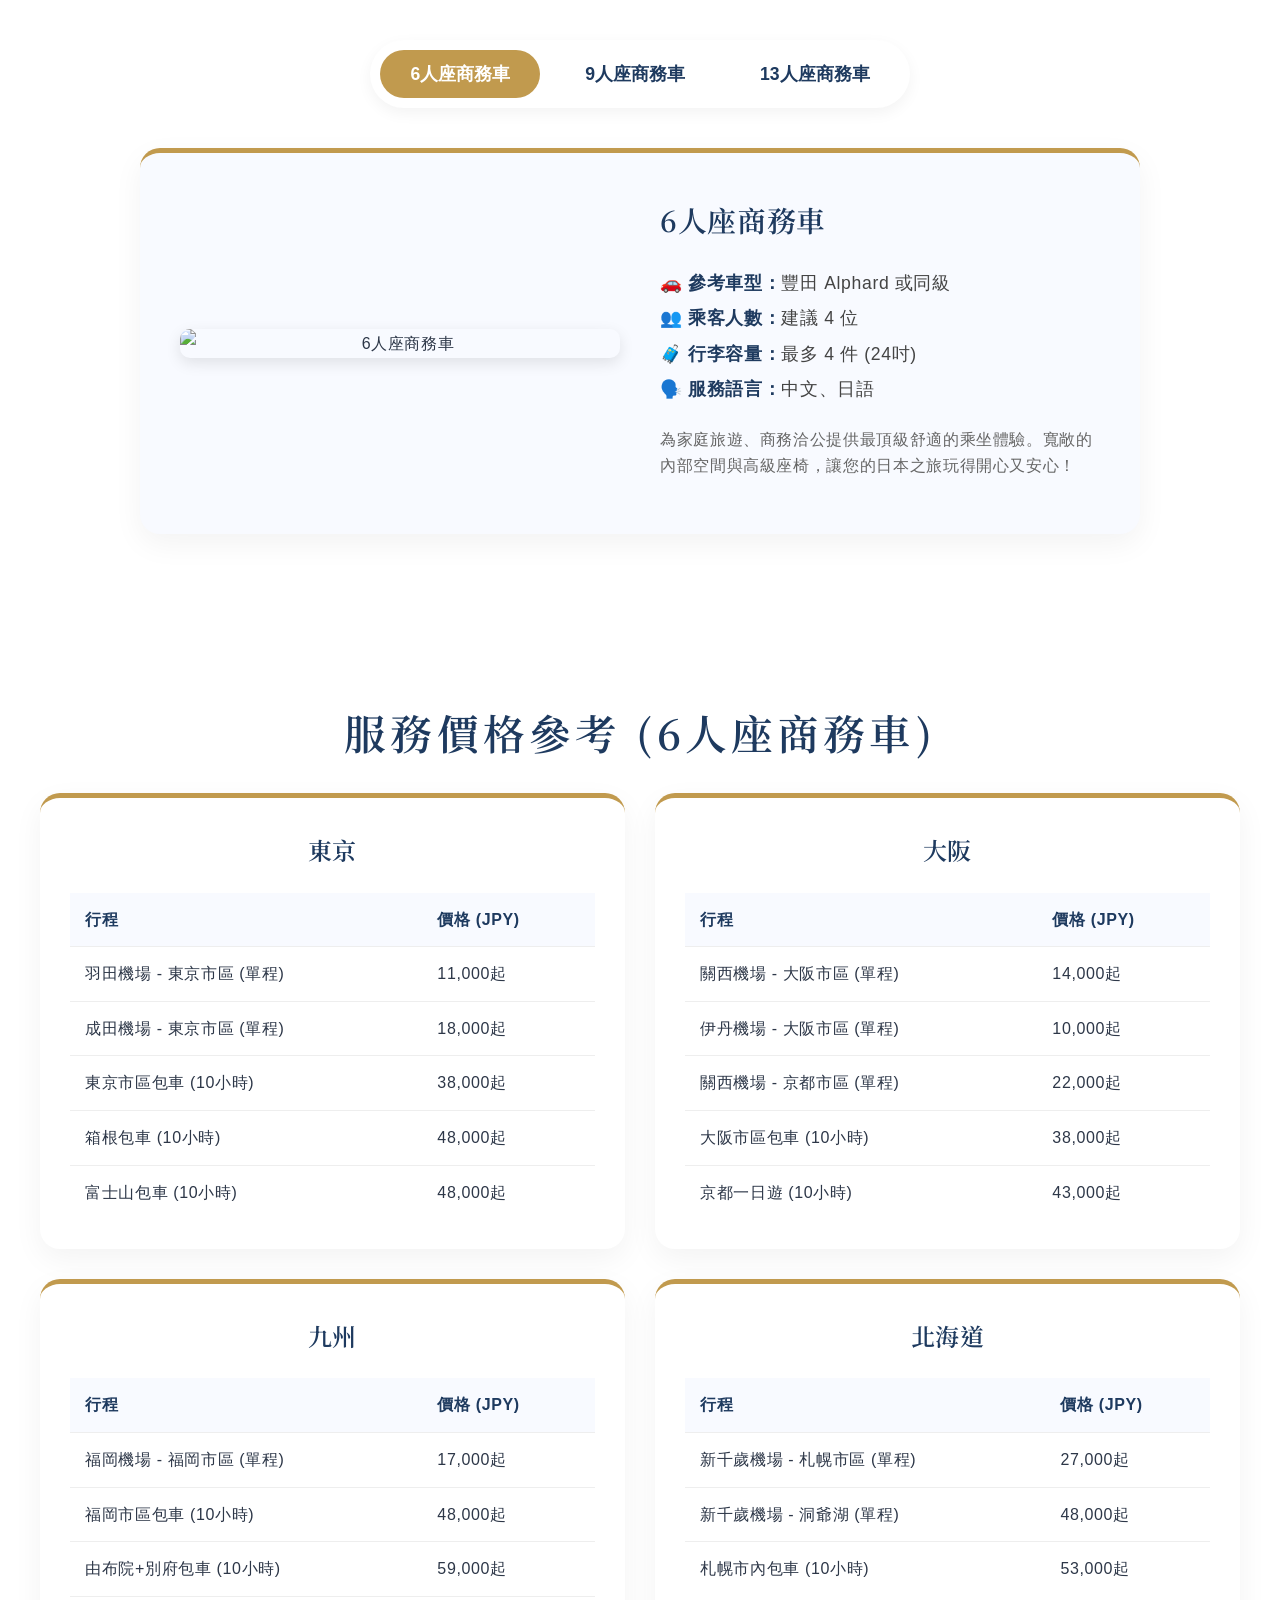
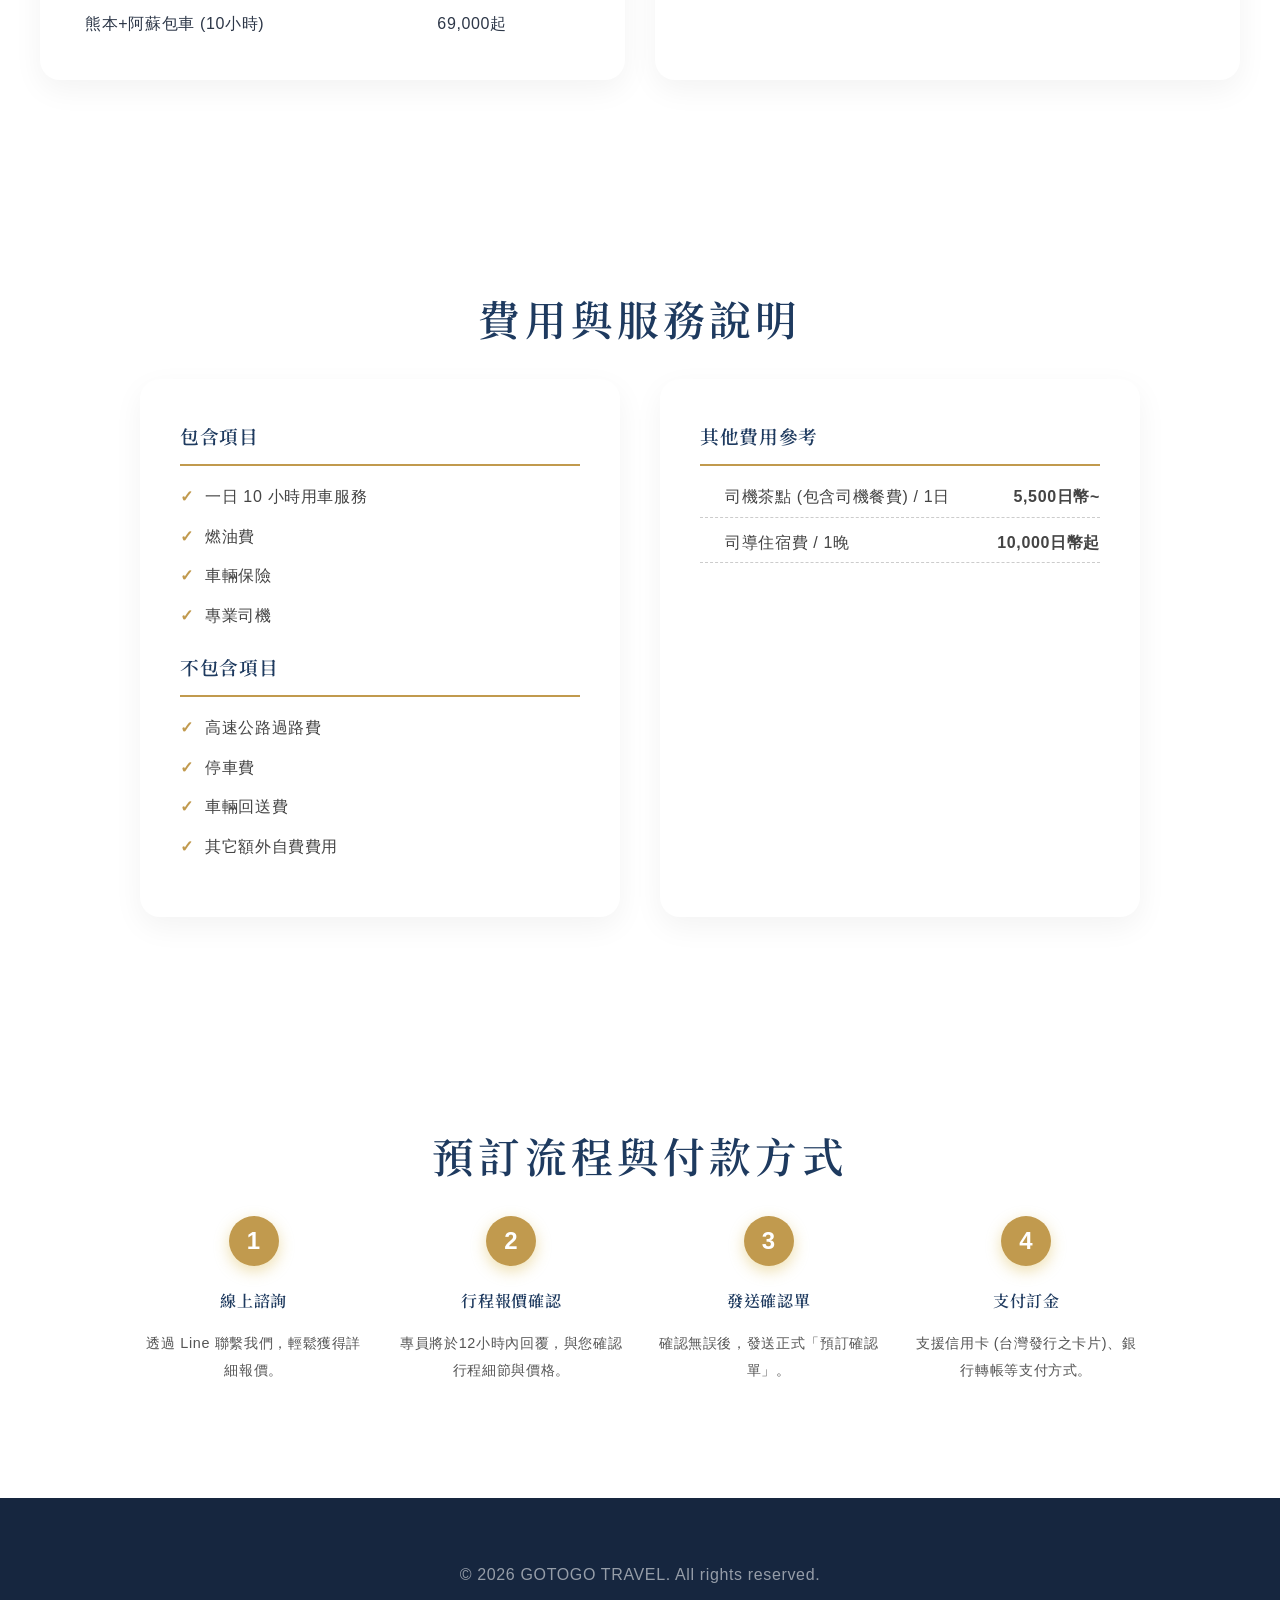
==== commit 42ddcc36: "Update 6-seater pricing tables for all regions" ====
--- a/japan-charter.html
+++ b/japan-charter.html
@@ -63,49 +63,44 @@
             <h2 class="section-title">服務價格參考 (6人座商務車)</h2>
             <div class="pricing-grid">
                 <div class="pricing-card">
-                    <h3>東京 (司導)</h3>
-                    <table class="pricing-table">
-                        <tr><th>行程</th><th>價格 (JPY)</th></tr>
-                        <tr><td>羽田機場 - 東京市區 (單程)</td><td>12,000</td></tr>
-                        <tr><td>成田機場 - 東京市區 (單程)</td><td>19,000</td></tr>
-                        <tr><td>東京市區包車 (10小時)</td><td>40,000</td></tr>
-                        <tr><td>箱根包車 (10小時)</td><td>50,000</td></tr>
-                        <tr><td>富士山包車 (10小時)</td><td>50,000</td></tr>
-                    </table>
-                </div>
-                <div class="pricing-card">
-                    <h3>大阪 (司導)</h3>
-                    <table class="pricing-table">
-                        <tr><th>行程</th><th>價格 (JPY)</th></tr>
-                        <tr><td>關西機場 - 大阪市區 (單程)</td><td>15,000</td></tr>
-                        <tr><td>伊丹機場 - 大阪市區 (單程)</td><td>10,000</td></tr>
-                        <tr><td>關西機場 - 京都市區 (單程)</td><td>25,000</td></tr>
-                        <tr><td>大阪市區包車 (10小時)</td><td>40,000</td></tr>
-                        <tr><td>京都一日遊 (10小時)</td><td>45,000</td></tr>
-                        <tr><td>奈良一日遊 (10小時)</td><td>45,000</td></tr>
-                    </table>
-                </div>
-                <div class="pricing-card">
-                    <h3>九州 (司導)</h3>
-                    <table class="pricing-table">
-                        <tr><th>行程</th><th>價格 (JPY)</th></tr>
-                        <tr><td>福岡機場 - 福岡市區 (單程)</td><td>15,000</td></tr>
-                        <tr><td>福岡市區包車 (10小時)</td><td>45,000</td></tr>
-                        <tr><td>由布院+別府包車 (10小時)</td><td>55,000</td></tr>
-                        <tr><td>熊本+阿蘇包車 (10小時)</td><td>65,000</td></tr>
-                        <tr><td>長崎包車 (8小時)</td><td>65,000</td></tr>
-                        <tr><td>鹿兒島包車 (10小時)</td><td>75,000</td></tr>
-                    </table>
-                </div>
-                <div class="pricing-card">
-                    <h3>北海道 (司導)</h3>
-                    <table class="pricing-table">
-                        <tr><th>行程</th><th>價格 (JPY)</th></tr>
-                        <tr><td>新千歲機場 - 札幌市區 (單程)</td><td>30,000</td></tr>
-                        <tr><td>新千歲機場 - 洞爺湖 (單程)</td><td>50,000</td></tr>
-                        <tr><td>札幌市內包車 (10小時)</td><td>50,000</td></tr>
-                        <tr><td>札幌-洞爺湖+登別包車 (10小時)</td><td>70,000</td></tr>
-                        <tr><td>札幌-富良野+旭川包車 (10小時)</td><td>70,000</td></tr>
+                    <h3>東京</h3>
+                    <table class="pricing-table">
+                        <tr><th>行程</th><th>價格 (JPY)</th></tr>
+                        <tr><td>羽田機場 - 東京市區 (單程)</td><td>11,000起</td></tr>
+                        <tr><td>成田機場 - 東京市區 (單程)</td><td>18,000起</td></tr>
+                        <tr><td>東京市區包車 (10小時)</td><td>38,000起</td></tr>
+                        <tr><td>箱根包車 (10小時)</td><td>48,000起</td></tr>
+                        <tr><td>富士山包車 (10小時)</td><td>48,000起</td></tr>
+                    </table>
+                </div>
+                <div class="pricing-card">
+                    <h3>大阪</h3>
+                    <table class="pricing-table">
+                        <tr><th>行程</th><th>價格 (JPY)</th></tr>
+                        <tr><td>關西機場 - 大阪市區 (單程)</td><td>14,000起</td></tr>
+                        <tr><td>伊丹機場 - 大阪市區 (單程)</td><td>10,000起</td></tr>
+                        <tr><td>關西機場 - 京都市區 (單程)</td><td>22,000起</td></tr>
+                        <tr><td>大阪市區包車 (10小時)</td><td>38,000起</td></tr>
+                        <tr><td>京都一日遊 (10小時)</td><td>43,000起</td></tr>
+                    </table>
+                </div>
+                <div class="pricing-card">
+                    <h3>九州</h3>
+                    <table class="pricing-table">
+                        <tr><th>行程</th><th>價格 (JPY)</th></tr>
+                        <tr><td>福岡機場 - 福岡市區 (單程)</td><td>17,000起</td></tr>
+                        <tr><td>福岡市區包車 (10小時)</td><td>48,000起</td></tr>
+                        <tr><td>由布院+別府包車 (10小時)</td><td>59,000起</td></tr>
+                        <tr><td>熊本+阿蘇包車 (10小時)</td><td>69,000起</td></tr>
+                    </table>
+                </div>
+                <div class="pricing-card">
+                    <h3>北海道</h3>
+                    <table class="pricing-table">
+                        <tr><th>行程</th><th>價格 (JPY)</th></tr>
+                        <tr><td>新千歲機場 - 札幌市區 (單程)</td><td>27,000起</td></tr>
+                        <tr><td>新千歲機場 - 洞爺湖 (單程)</td><td>48,000起</td></tr>
+                        <tr><td>札幌市內包車 (10小時)</td><td>53,000起</td></tr>
                     </table>
                 </div>
             </div>
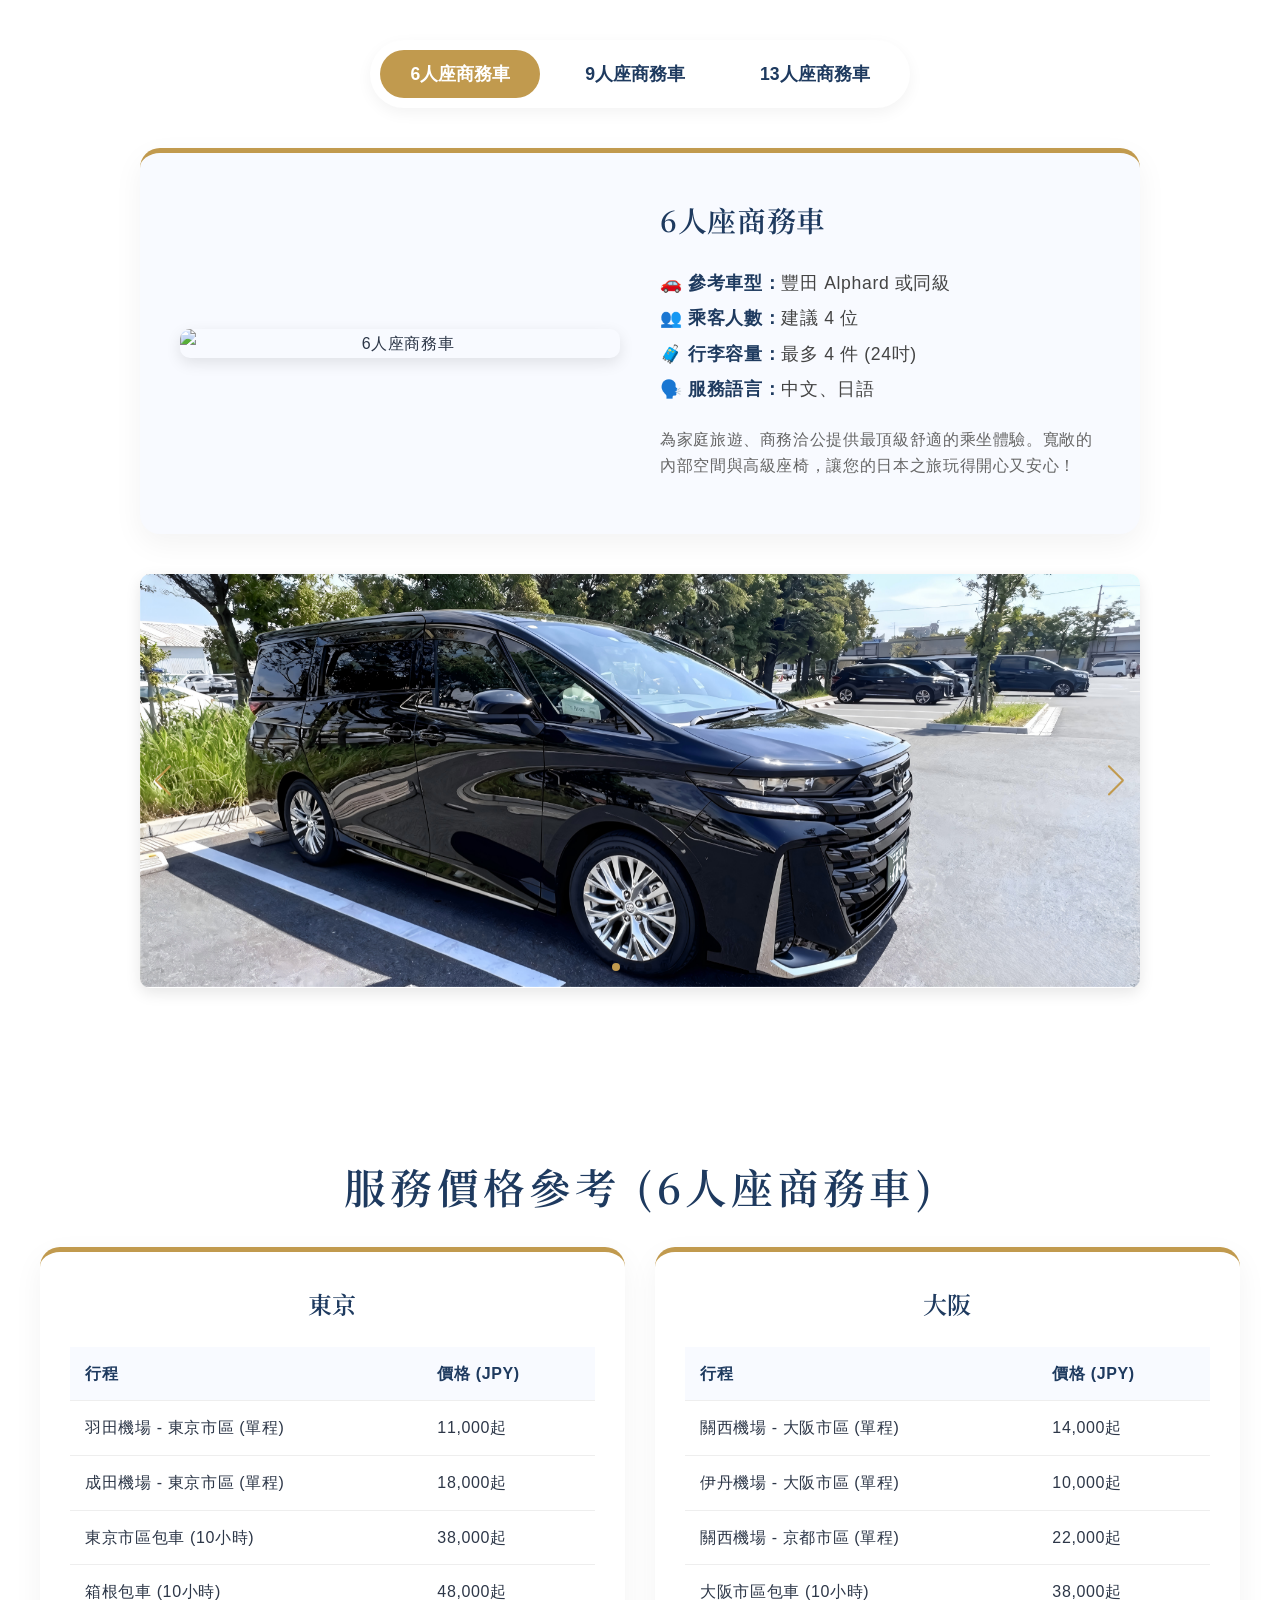
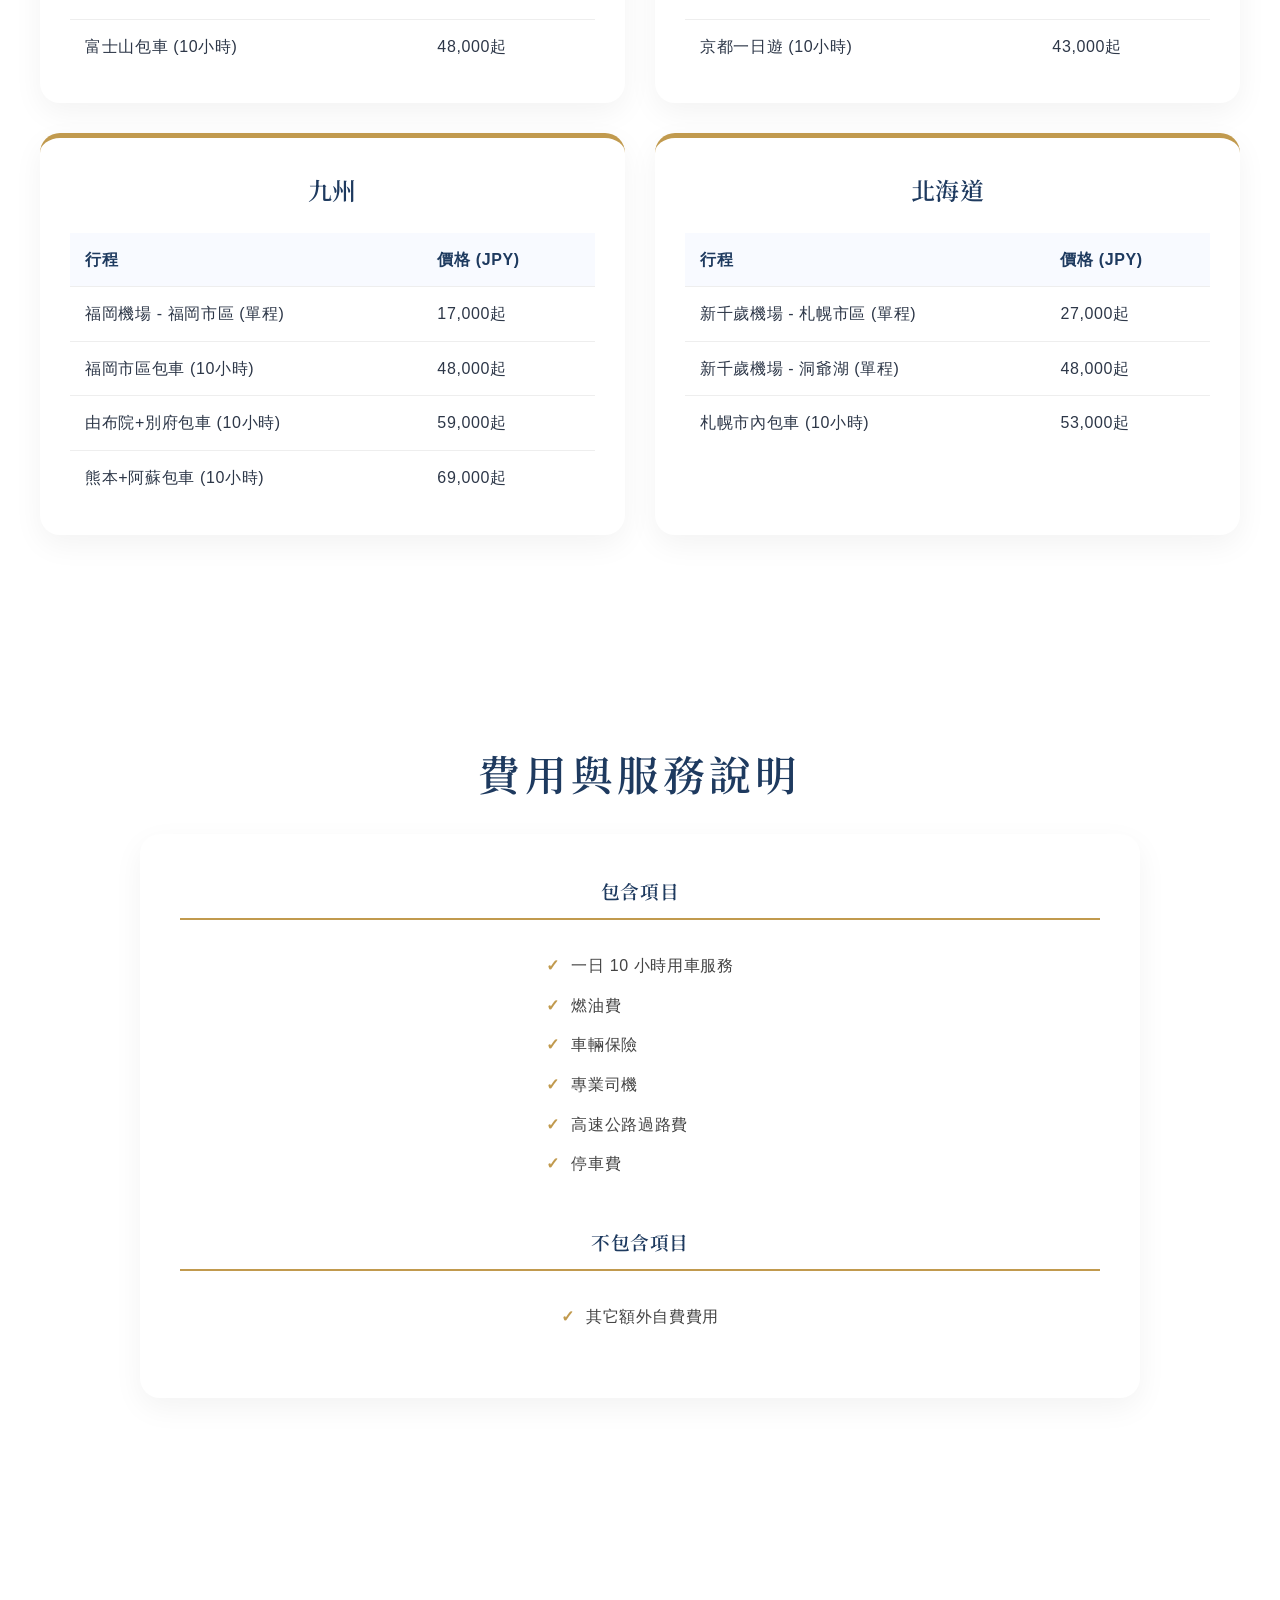
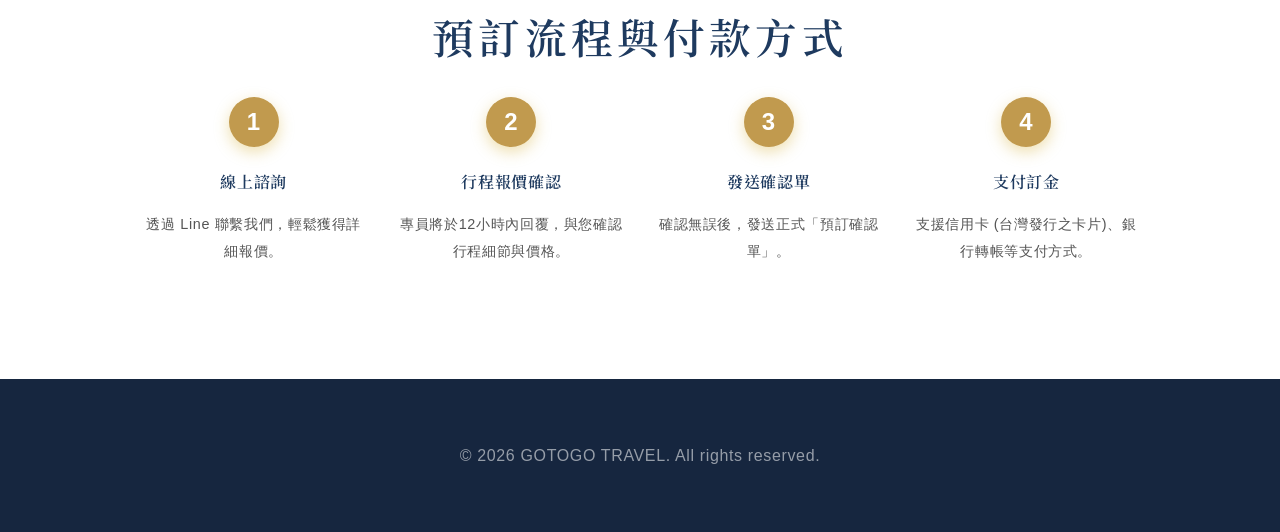
==== commit b3a27683: "Update japan charter layout: text and image grid with swiper below" ====
--- a/japan-charter.html
+++ b/japan-charter.html
@@ -6,6 +6,7 @@
     <meta name="viewport" content="width=device-width, initial-scale=1.0">
     <title>日本接送 / 包車服務 - Gotogo Travel</title>
     <link href="https://fonts.googleapis.com/css2?family=Noto+Serif+TC:wght@400;700&display=swap" rel="stylesheet">
+    <link rel="stylesheet" href="https://cdn.jsdelivr.net/npm/swiper@11/swiper-bundle.min.css" />
     <link rel="stylesheet" href="styles.css">
 </head>
 
@@ -58,6 +59,19 @@
                     <p style="margin-top: 20px; color: #666; line-height: 1.6;">為家庭旅遊、商務洽公提供最頂級舒適的乘坐體驗。寬敞的內部空間與高級座椅，讓您的日本之旅玩得開心又安心！</p>
                 </div>
             </div>
+            <div class="vehicle-swiper-container" style="max-width: 1000px; margin: 40px auto 0;">
+                <div class="swiper vehicle-swiper" style="width: 100%; border-radius: 10px; box-shadow: 0 5px 15px rgba(0,0,0,0.1); overflow: hidden;">
+                    <div class="swiper-wrapper">
+                        <div class="swiper-slide"><img src="6-1.png" alt="6人座商務車" style="width: 100%; display: block; object-fit: cover;"></div>
+                        <div class="swiper-slide"><img src="6-2.png" alt="6人座內裝" style="width: 100%; display: block; object-fit: cover;"></div>
+                        <div class="swiper-slide"><img src="6-3.png" alt="6人座內裝" style="width: 100%; display: block; object-fit: cover;"></div>
+                        <div class="swiper-slide"><img src="6-4.png" alt="6人座內裝" style="width: 100%; display: block; object-fit: cover;"></div>
+                    </div>
+                    <div class="swiper-button-next" style="color: var(--gold); transform: scale(0.7);"></div>
+                    <div class="swiper-button-prev" style="color: var(--gold); transform: scale(0.7);"></div>
+                    <div class="swiper-pagination" style="--swiper-pagination-color: var(--gold);"></div>
+                </div>
+            </div>
         </section>
         <section class="charter-pricing section">
             <h2 class="section-title">服務價格參考 (6人座商務車)</h2>
@@ -125,54 +139,62 @@
                     <p style="margin-top: 20px; color: #666; line-height: 1.6;">寬敞舒適的九人座空間，適合家族旅遊或是三五好友一同出遊，讓每一位乘客都能享有充裕的個人空間。</p>
                 </div>
             </div>
+            <div class="vehicle-swiper-container" style="max-width: 1000px; margin: 40px auto 0;">
+                <div class="swiper vehicle-swiper" style="width: 100%; border-radius: 10px; box-shadow: 0 5px 15px rgba(0,0,0,0.1); overflow: hidden;">
+                    <div class="swiper-wrapper">
+                        <div class="swiper-slide"><img src="9-1.png" alt="9人座商務車" style="width: 100%; display: block; object-fit: cover;"></div>
+                        <div class="swiper-slide"><img src="9-2.png" alt="9人座內裝" style="width: 100%; display: block; object-fit: cover;"></div>
+                        <div class="swiper-slide"><img src="9-3.png" alt="9人座內裝" style="width: 100%; display: block; object-fit: cover;"></div>
+                        <div class="swiper-slide"><img src="9-4.png" alt="9人座內裝" style="width: 100%; display: block; object-fit: cover;"></div>
+                    </div>
+                    <div class="swiper-button-next" style="color: var(--gold); transform: scale(0.7);"></div>
+                    <div class="swiper-button-prev" style="color: var(--gold); transform: scale(0.7);"></div>
+                    <div class="swiper-pagination" style="--swiper-pagination-color: var(--gold);"></div>
+                </div>
+            </div>
         </section>
         <section class="charter-pricing section">
             <h2 class="section-title">服務價格參考 (9人座商務車)</h2>
             <div class="pricing-grid">
                 <div class="pricing-card">
-                    <h3>東京 (司導)</h3>
-                    <table class="pricing-table">
-                        <tr><th>行程</th><th>價格 (JPY)</th></tr>
-                        <tr><td>羽田機場 - 東京市區 (單程)</td><td>12,000</td></tr>
-                        <tr><td>成田機場 - 東京市區 (單程)</td><td>19,000</td></tr>
-                        <tr><td>東京市區包車 (10小時)</td><td>40,000</td></tr>
-                        <tr><td>箱根包車 (10小時)</td><td>50,000</td></tr>
-                        <tr><td>富士山包車 (10小時)</td><td>50,000</td></tr>
-                    </table>
-                </div>
-                <div class="pricing-card">
-                    <h3>大阪 (司導)</h3>
-                    <table class="pricing-table">
-                        <tr><th>行程</th><th>價格 (JPY)</th></tr>
-                        <tr><td>關西機場 - 大阪市區 (單程)</td><td>15,000</td></tr>
-                        <tr><td>伊丹機場 - 大阪市區 (單程)</td><td>10,000</td></tr>
-                        <tr><td>關西機場 - 京都市區 (單程)</td><td>25,000</td></tr>
-                        <tr><td>大阪市區包車 (10小時)</td><td>40,000</td></tr>
-                        <tr><td>京都一日遊 (10小時)</td><td>45,000</td></tr>
-                        <tr><td>奈良一日遊 (10小時)</td><td>45,000</td></tr>
-                    </table>
-                </div>
-                <div class="pricing-card">
-                    <h3>九州 (司導)</h3>
-                    <table class="pricing-table">
-                        <tr><th>行程</th><th>價格 (JPY)</th></tr>
-                        <tr><td>福岡機場 - 福岡市區 (單程)</td><td>15,000</td></tr>
-                        <tr><td>福岡市區包車 (10小時)</td><td>45,000</td></tr>
-                        <tr><td>由布院+別府包車 (10小時)</td><td>55,000</td></tr>
-                        <tr><td>熊本+阿蘇包車 (10小時)</td><td>65,000</td></tr>
-                        <tr><td>長崎包車 (8小時)</td><td>65,000</td></tr>
-                        <tr><td>鹿兒島包車 (10小時)</td><td>75,000</td></tr>
-                    </table>
-                </div>
-                <div class="pricing-card">
-                    <h3>北海道 (司導)</h3>
-                    <table class="pricing-table">
-                        <tr><th>行程</th><th>價格 (JPY)</th></tr>
-                        <tr><td>新千歲機場 - 札幌市區 (單程)</td><td>30,000</td></tr>
-                        <tr><td>新千歲機場 - 洞爺湖 (單程)</td><td>50,000</td></tr>
-                        <tr><td>札幌市內包車 (10小時)</td><td>50,000</td></tr>
-                        <tr><td>札幌-洞爺湖+登別包車 (10小時)</td><td>70,000</td></tr>
-                        <tr><td>札幌-富良野+旭川包車 (10小時)</td><td>70,000</td></tr>
+                    <h3>東京</h3>
+                    <table class="pricing-table">
+                        <tr><th>行程</th><th>價格 (JPY)</th></tr>
+                        <tr><td>羽田機場 - 東京市區 (單程)</td><td>14,000起</td></tr>
+                        <tr><td>成田機場 - 東京市區 (單程)</td><td>21,000起</td></tr>
+                        <tr><td>東京市區包車 (10小時)</td><td>43,000起</td></tr>
+                        <tr><td>箱根包車 (10小時)</td><td>53,000起</td></tr>
+                        <tr><td>富士山包車 (10小時)</td><td>53,000起</td></tr>
+                    </table>
+                </div>
+                <div class="pricing-card">
+                    <h3>大阪</h3>
+                    <table class="pricing-table">
+                        <tr><th>行程</th><th>價格 (JPY)</th></tr>
+                        <tr><td>關西機場 - 大阪市區 (單程)</td><td>17,000起</td></tr>
+                        <tr><td>伊丹機場 - 大阪市區 (單程)</td><td>12,000起</td></tr>
+                        <tr><td>關西機場 - 京都市區 (單程)</td><td>27,000起</td></tr>
+                        <tr><td>大阪市區包車 (10小時)</td><td>43,000起</td></tr>
+                        <tr><td>京都一日遊 (10小時)</td><td>48,000起</td></tr>
+                    </table>
+                </div>
+                <div class="pricing-card">
+                    <h3>九州</h3>
+                    <table class="pricing-table">
+                        <tr><th>行程</th><th>價格 (JPY)</th></tr>
+                        <tr><td>福岡機場 - 福岡市區 (單程)</td><td>18,000起</td></tr>
+                        <tr><td>福岡市區包車 (10小時)</td><td>49,000起</td></tr>
+                        <tr><td>由布院+別府包車 (10小時)</td><td>60,000起</td></tr>
+                        <tr><td>熊本+阿蘇包車 (10小時)</td><td>70,000起</td></tr>
+                    </table>
+                </div>
+                <div class="pricing-card">
+                    <h3>北海道</h3>
+                    <table class="pricing-table">
+                        <tr><th>行程</th><th>價格 (JPY)</th></tr>
+                        <tr><td>新千歲機場 - 札幌市區 (單程)</td><td>33,000起</td></tr>
+                        <tr><td>新千歲機場 - 洞爺湖 (單程)</td><td>53,000起</td></tr>
+                        <tr><td>札幌市內包車 (10小時)</td><td>53,000起</td></tr>
                     </table>
                 </div>
             </div>
@@ -197,54 +219,62 @@
                     <p style="margin-top: 20px; color: #666; line-height: 1.6;">專為中型團體設計，舒適的座椅配置加上充足的置物空間，無論是員工旅遊或是親友相聚，都能提供最優質的接送服務。</p>
                 </div>
             </div>
+            <div class="vehicle-swiper-container" style="max-width: 1000px; margin: 40px auto 0;">
+                <div class="swiper vehicle-swiper" style="width: 100%; border-radius: 10px; box-shadow: 0 5px 15px rgba(0,0,0,0.1); overflow: hidden;">
+                    <div class="swiper-wrapper">
+                        <div class="swiper-slide"><img src="13-1.png" alt="13人座商務車" style="width: 100%; display: block; object-fit: cover;"></div>
+                        <div class="swiper-slide"><img src="13-2.png" alt="13人座內裝" style="width: 100%; display: block; object-fit: cover;"></div>
+                        <div class="swiper-slide"><img src="13-3.png" alt="13人座內裝" style="width: 100%; display: block; object-fit: cover;"></div>
+                        <div class="swiper-slide"><img src="13-4.png" alt="13人座內裝" style="width: 100%; display: block; object-fit: cover;"></div>
+                    </div>
+                    <div class="swiper-button-next" style="color: var(--gold); transform: scale(0.7);"></div>
+                    <div class="swiper-button-prev" style="color: var(--gold); transform: scale(0.7);"></div>
+                    <div class="swiper-pagination" style="--swiper-pagination-color: var(--gold);"></div>
+                </div>
+            </div>
         </section>
         <section class="charter-pricing section">
             <h2 class="section-title">服務價格參考 (13人座商務車)</h2>
             <div class="pricing-grid">
                 <div class="pricing-card">
-                    <h3>東京 (司導)</h3>
-                    <table class="pricing-table">
-                        <tr><th>行程</th><th>價格 (JPY)</th></tr>
-                        <tr><td>羽田機場 - 東京市區 (單程)</td><td>15,000</td></tr>
-                        <tr><td>成田機場 - 東京市區 (單程)</td><td>22,000</td></tr>
-                        <tr><td>東京市區包車 (10小時)</td><td>45,000</td></tr>
-                        <tr><td>箱根包車 (10小時)</td><td>55,000</td></tr>
-                        <tr><td>富士山包車 (10小時)</td><td>55,000</td></tr>
-                    </table>
-                </div>
-                <div class="pricing-card">
-                    <h3>大阪 (司導)</h3>
-                    <table class="pricing-table">
-                        <tr><th>行程</th><th>價格 (JPY)</th></tr>
-                        <tr><td>關西機場 - 大阪市區 (單程)</td><td>20,000</td></tr>
-                        <tr><td>伊丹機場 - 大阪市區 (單程)</td><td>15,000</td></tr>
-                        <tr><td>關西機場 - 京都市區 (單程)</td><td>30,000</td></tr>
-                        <tr><td>大阪市區包車 (10小時)</td><td>45,000</td></tr>
-                        <tr><td>京都一日遊 (10小時)</td><td>50,000</td></tr>
-                        <tr><td>奈良一日遊 (10小時)</td><td>50,000</td></tr>
-                    </table>
-                </div>
-                <div class="pricing-card">
-                    <h3>九州 (司導)</h3>
-                    <table class="pricing-table">
-                        <tr><th>行程</th><th>價格 (JPY)</th></tr>
-                        <tr><td>福岡機場 - 福岡市區 (單程)</td><td>15,000</td></tr>
-                        <tr><td>福岡市區包車 (10小時)</td><td>45,000</td></tr>
-                        <tr><td>由布院+別府包車 (10小時)</td><td>55,000</td></tr>
-                        <tr><td>熊本+阿蘇包車 (10小時)</td><td>65,000</td></tr>
-                        <tr><td>長崎包車 (8小時)</td><td>65,000</td></tr>
-                        <tr><td>鹿兒島包車 (10小時)</td><td>75,000</td></tr>
-                    </table>
-                </div>
-                <div class="pricing-card">
-                    <h3>北海道 (司導)</h3>
-                    <table class="pricing-table">
-                        <tr><th>行程</th><th>價格 (JPY)</th></tr>
-                        <tr><td>新千歲機場 - 札幌市區 (單程)</td><td>40,000</td></tr>
-                        <tr><td>新千歲機場 - 洞爺湖 (單程)</td><td>55,000</td></tr>
-                        <tr><td>札幌市內包車 (10小時)</td><td>55,000</td></tr>
-                        <tr><td>札幌-洞爺湖+登別包車 (10小時)</td><td>70,000</td></tr>
-                        <tr><td>札幌-富良野+旭川包車 (10小時)</td><td>70,000</td></tr>
+                    <h3>東京</h3>
+                    <table class="pricing-table">
+                        <tr><th>行程</th><th>價格 (JPY)</th></tr>
+                        <tr><td>羽田機場 - 東京市區 (單程)</td><td>17,000起</td></tr>
+                        <tr><td>成田機場 - 東京市區 (單程)</td><td>24,000起</td></tr>
+                        <tr><td>東京市區包車 (10小時)</td><td>48,000起</td></tr>
+                        <tr><td>箱根包車 (10小時)</td><td>59,000起</td></tr>
+                        <tr><td>富士山包車 (10小時)</td><td>59,000起</td></tr>
+                    </table>
+                </div>
+                <div class="pricing-card">
+                    <h3>大阪</h3>
+                    <table class="pricing-table">
+                        <tr><th>行程</th><th>價格 (JPY)</th></tr>
+                        <tr><td>關西機場 - 大阪市區 (單程)</td><td>22,000起</td></tr>
+                        <tr><td>伊丹機場 - 大阪市區 (單程)</td><td>17,000起</td></tr>
+                        <tr><td>關西機場 - 京都市區 (單程)</td><td>33,000起</td></tr>
+                        <tr><td>大阪市區包車 (10小時)</td><td>48,000起</td></tr>
+                        <tr><td>京都一日遊 (10小時)</td><td>53,000起</td></tr>
+                    </table>
+                </div>
+                <div class="pricing-card">
+                    <h3>九州</h3>
+                    <table class="pricing-table">
+                        <tr><th>行程</th><th>價格 (JPY)</th></tr>
+                        <tr><td>福岡機場 - 福岡市區 (單程)</td><td>18,000起</td></tr>
+                        <tr><td>福岡市區包車 (10小時)</td><td>50,000起</td></tr>
+                        <tr><td>由布院+別府包車 (10小時)</td><td>61,000起</td></tr>
+                        <tr><td>熊本+阿蘇包車 (10小時)</td><td>71,000起</td></tr>
+                    </table>
+                </div>
+                <div class="pricing-card">
+                    <h3>北海道</h3>
+                    <table class="pricing-table">
+                        <tr><th>行程</th><th>價格 (JPY)</th></tr>
+                        <tr><td>新千歲機場 - 札幌市區 (單程)</td><td>43,000起</td></tr>
+                        <tr><td>新千歲機場 - 洞爺湖 (單程)</td><td>59,000起</td></tr>
+                        <tr><td>札幌市內包車 (10小時)</td><td>59,000起</td></tr>
                     </table>
                 </div>
             </div>
@@ -262,31 +292,15 @@
                     <li>燃油費</li>
                     <li>車輛保險</li>
                     <li>專業司機</li>
+                    <li>高速公路過路費</li>
+                    <li>停車費</li>
                 </ul>
                 <h3 style="margin-top:20px;">不包含項目</h3>
                 <ul>
-                    <li>高速公路過路費</li>
-                    <li>停車費</li>
-                    <li>車輛回送費</li>
                     <li>其它額外自費費用</li>
                 </ul>
             </div>
             
-            <div class="details-card">
-                <h3>其他費用參考</h3>
-                <ul class="extra-fees">
-
-                    <li>
-                        <span>司機茶點 (包含司機餐費) / 1日</span>
-                        <strong>5,500日幣~</strong>
-                    </li>
-                    <li>
-                        <span>司導住宿費 / 1晚</span>
-                        <strong>10,000日幣起</strong>
-                    </li>
-                </ul>
-
-            </div>
         </div>
     </section>
 
@@ -326,6 +340,7 @@
         <p>&copy; 2026 GOTOGO TRAVEL. All rights reserved.</p>
     </footer>
 
+    <script src="https://cdn.jsdelivr.net/npm/swiper@11/swiper-bundle.min.js"></script>
     <script src="script.js"></script>
 </body>
 
--- a/styles.css
+++ b/styles.css
@@ -962,6 +962,7 @@
     padding: 40px;
     border-radius: 20px;
     box-shadow: 0 10px 30px rgba(0,0,0,0.05);
+    text-align: center;
 }
 
 .details-card h3 {
@@ -974,6 +975,8 @@
 .details-card ul {
     list-style-type: none;
     padding-left: 0;
+    display: inline-block;
+    text-align: left;
 }
 
 .details-card ul li {
